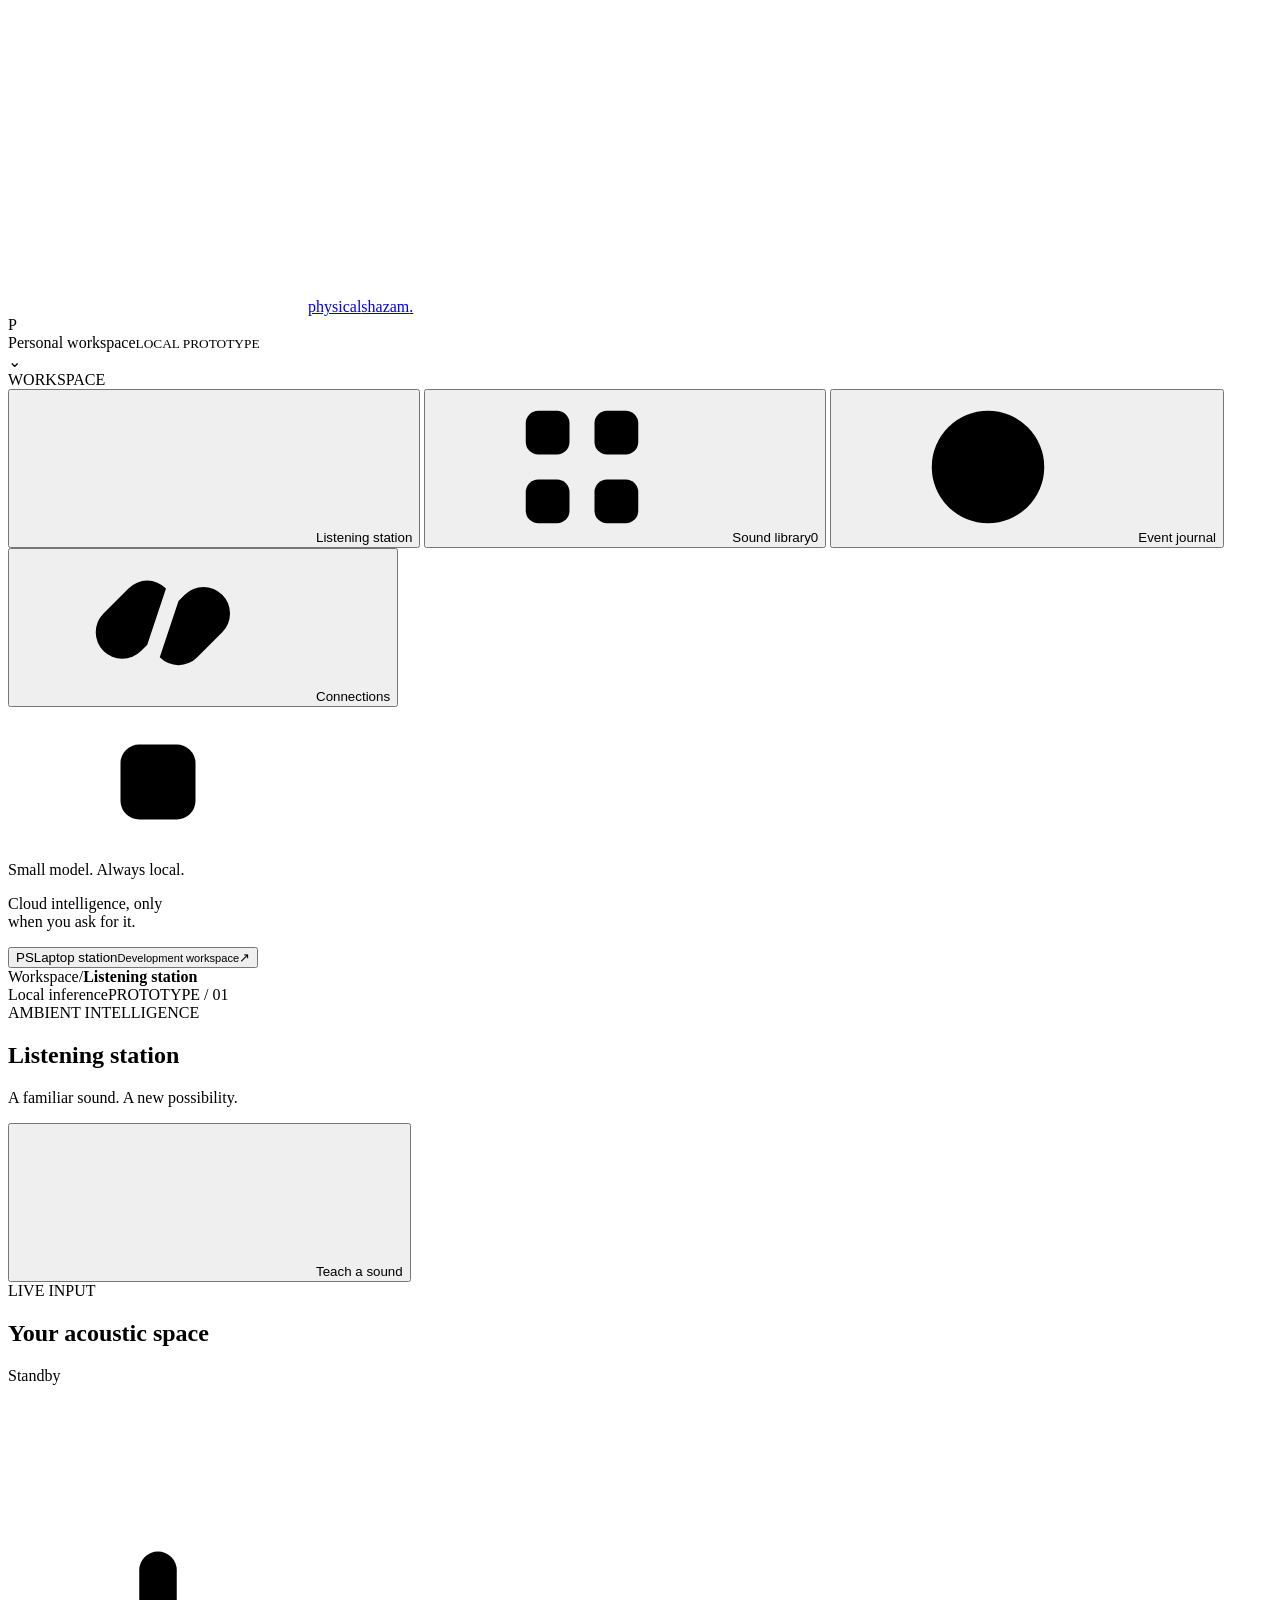
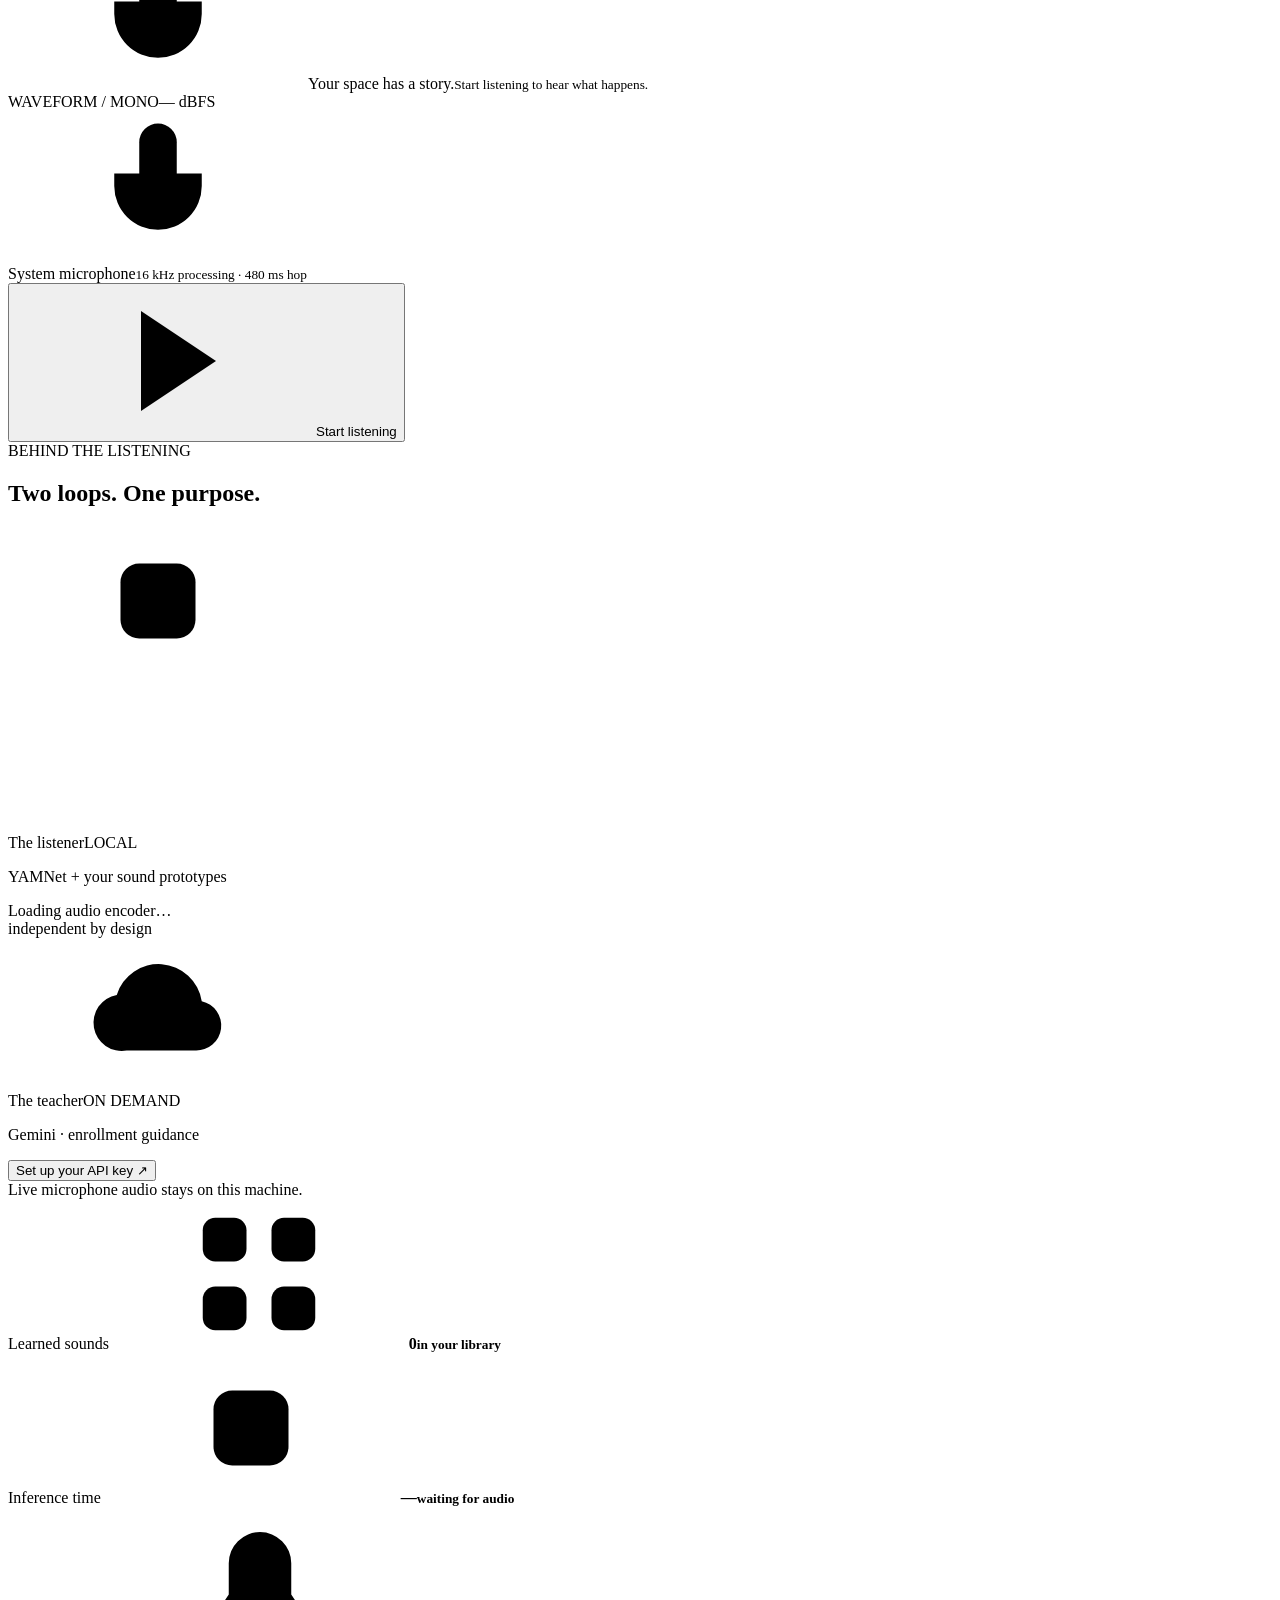
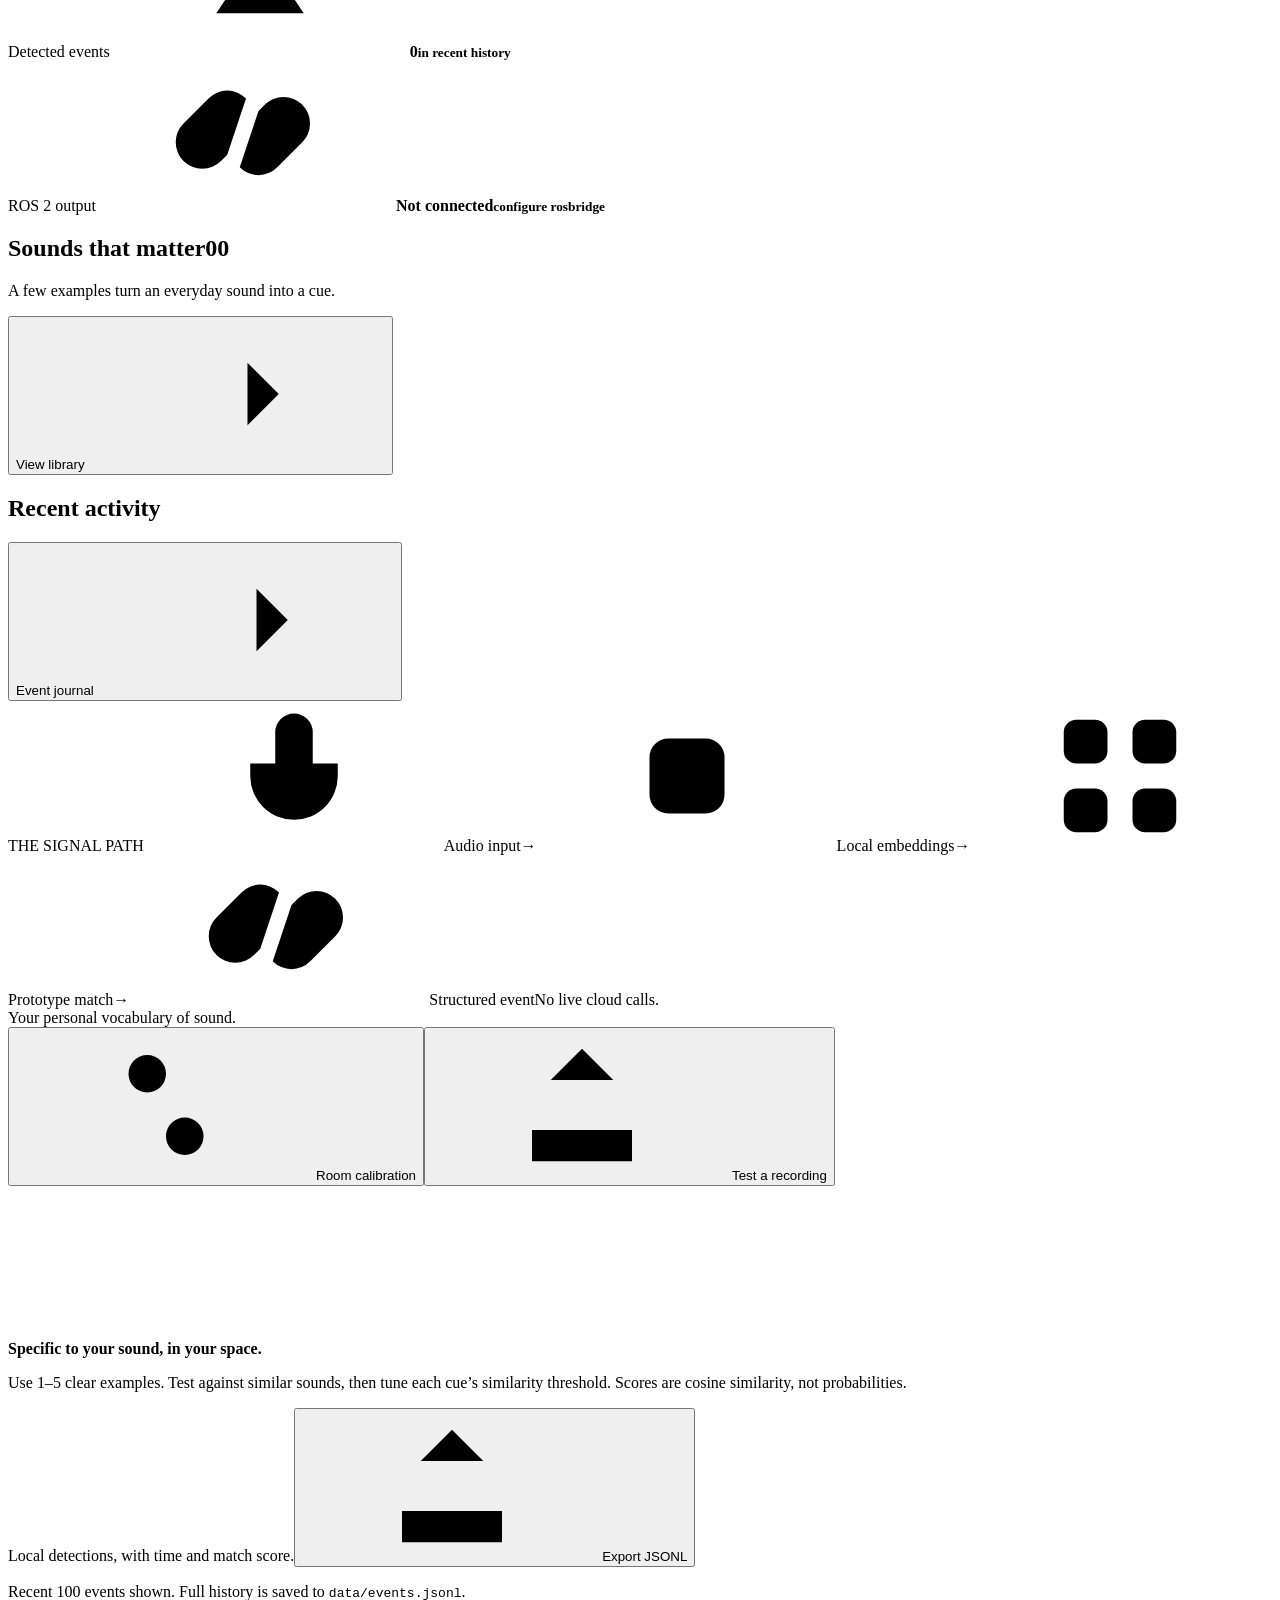
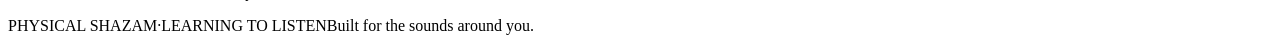
==== src/physical_shazam/static/index.html @ 47347c81 "Build local sound detection prototype with Gemini and ROS bridge" ====
<!doctype html>
<html lang="en">
  <head>
    <meta charset="utf-8" />
    <meta name="viewport" content="width=device-width, initial-scale=1" />
    <meta name="theme-color" content="#101310" />
    <title>Physical Shazam · Listening station</title>
    <link rel="stylesheet" href="/static/style.css" />
    <script type="module" src="/static/app.js"></script>
  </head>
  <body>
    <svg class="svg-defs" xmlns="http://www.w3.org/2000/svg">
      <defs>
        <symbol id="i-wave" viewBox="0 0 24 24">
          <path d="M3 10v4m4-7v10m5-14v18m5-14v10m4-7v4" />
        </symbol>
        <symbol id="i-grid" viewBox="0 0 24 24">
          <rect x="3" y="3" width="7" height="7" rx="2" />
          <rect x="14" y="3" width="7" height="7" rx="2" />
          <rect x="3" y="14" width="7" height="7" rx="2" />
          <rect x="14" y="14" width="7" height="7" rx="2" />
        </symbol>
        <symbol id="i-clock" viewBox="0 0 24 24">
          <circle cx="12" cy="12" r="9" />
          <path d="M12 7v5l3 2" />
        </symbol>
        <symbol id="i-link" viewBox="0 0 24 24">
          <path
            d="m10 14 4-4m-6 6-1 1a4.2 4.2 0 0 1-6-6l4-4a4.2 4.2 0 0 1 6 0m2 2 1-1a4.2 4.2 0 0 1 6 6l-4 4a4.2 4.2 0 0 1-6 0"
            transform="translate(1 -1)"
          />
        </symbol>
        <symbol id="i-plus" viewBox="0 0 24 24">
          <path d="M12 5v14M5 12h14" />
        </symbol>
        <symbol id="i-arrow" viewBox="0 0 24 24">
          <path d="M5 12h14m-5-5 5 5-5 5" />
        </symbol>
        <symbol id="i-mic" viewBox="0 0 24 24">
          <rect x="9" y="2" width="6" height="13" rx="3" />
          <path d="M5 10v2a7 7 0 0 0 14 0v-2M12 19v3m-4 0h8" />
        </symbol>
        <symbol id="i-chip" viewBox="0 0 24 24">
          <rect x="6" y="6" width="12" height="12" rx="3" />
          <path d="M9 1v5m6-5v5M9 18v5m6-5v5M1 9h5m-5 6h5M18 9h5m-5 6h5" />
          <path d="M10 10h4v4h-4z" />
        </symbol>
        <symbol id="i-cloud" viewBox="0 0 24 24">
          <path
            d="M7 18h11a4 4 0 0 0 1-7.9 7 7 0 0 0-13.6-1A4.5 4.5 0 0 0 7 18Z"
          />
        </symbol>
        <symbol id="i-bell" viewBox="0 0 24 24">
          <path d="M5 17h14l-2-3V9a5 5 0 0 0-10 0v5zm5 4h4M12 2v2" />
        </symbol>
        <symbol id="i-upload" viewBox="0 0 24 24">
          <path d="M12 16V3m-5 5 5-5 5 5M4 16v5h16v-5" />
        </symbol>
        <symbol id="i-check" viewBox="0 0 24 24">
          <path d="m5 12 4 4L19 6" />
        </symbol>
        <symbol id="i-close" viewBox="0 0 24 24">
          <path d="m6 6 12 12M6 18 18 6" />
        </symbol>
        <symbol id="i-sliders" viewBox="0 0 24 24">
          <path d="M4 7h16M4 17h16" />
          <circle cx="9" cy="7" r="3" />
          <circle cx="15" cy="17" r="3" />
        </symbol>
        <symbol id="i-play" viewBox="0 0 24 24">
          <path d="m8 4 12 8-12 8Z" />
        </symbol>
      </defs>
    </svg>
    <aside class="sidebar">
      <a class="brand" href="/" aria-label="Physical Shazam home"
        ><span class="brand-mark"
          ><svg><use href="#i-wave" /></svg></span
        ><span
          >physical<span class="brand-second"
            >shazam<span class="brand-dot">.</span></span
          ></span
        ></a
      >
      <div class="workspace">
        <span class="workspace-icon">P</span>
        <div>Personal workspace<small>LOCAL PROTOTYPE</small></div>
        <span class="workspace-chevron">⌄</span>
      </div>
      <div class="nav-label">WORKSPACE</div>
      <nav aria-label="Main navigation">
        <button class="nav-item active" data-page="station">
          <svg><use href="#i-wave" /></svg>Listening station<span
            class="nav-dot"
          ></span>
        </button>
        <button class="nav-item" data-page="library">
          <svg><use href="#i-grid" /></svg>Sound library<span
            class="nav-count"
            id="nav-count"
            >0</span
          >
        </button>
        <button class="nav-item" data-page="journal">
          <svg><use href="#i-clock" /></svg>Event journal
        </button>
        <button class="nav-item" id="connections-nav">
          <svg><use href="#i-link" /></svg>Connections
        </button>
      </nav>
      <div class="sidebar-bottom">
        <div class="local-note">
          <svg><use href="#i-chip" /></svg>
          <div>
            Small model. Always local.
            <p>Cloud intelligence, only<br />when you ask for it.</p>
          </div>
        </div>
        <button class="station-id" id="about-button">
          <span class="avatar">PS</span
          ><span>Laptop station<small>Development workspace</small></span
          ><span>↗</span>
        </button>
      </div>
    </aside>
    <div class="app-shell">
      <header class="topbar">
        <div class="breadcrumb">
          Workspace<span>/</span
          ><strong id="breadcrumb-current">Listening station</strong>
        </div>
        <div class="topbar-right">
          <span class="local-badge"><i></i> Local inference</span
          ><span class="version">PROTOTYPE / 01</span>
        </div>
      </header>
      <main>
        <section class="page-heading">
          <div>
            <div class="eyebrow">
              <span class="tiny-line"></span> AMBIENT INTELLIGENCE
            </div>
            <h1 id="page-title">Listening station</h1>
            <p id="page-description">A familiar sound. A new possibility.</p>
          </div>
          <button class="button primary teach-button">
            <svg><use href="#i-plus" /></svg>Teach a sound
          </button>
        </section>
        <div id="notice" class="notice hidden" role="status"></div>

        <section id="station-page" class="page-content">
          <div class="station-grid">
            <section class="panel monitor-panel">
              <div class="panel-heading">
                <div>
                  <span class="overline">LIVE INPUT</span>
                  <h2>Your acoustic space</h2>
                </div>
                <span class="status-pill" id="listen-status"
                  ><i></i>Standby</span
                >
              </div>
              <div class="waveform-wrap">
                <div class="waveform-grid"></div>
                <canvas
                  id="waveform"
                  aria-label="Live microphone waveform"
                ></canvas>
                <div class="waveform-idle" id="waveform-idle">
                  <span class="mic-orbit"
                    ><svg><use href="#i-mic" /></svg></span
                  ><span
                    >Your space has a story.<small
                      >Start listening to hear what happens.</small
                    ></span
                  >
                </div>
                <div class="waveform-label">
                  <span>WAVEFORM / MONO</span
                  ><span id="input-level">— dBFS</span>
                </div>
              </div>
              <div class="monitor-footer">
                <div class="source-label">
                  <span class="source-icon"
                    ><svg><use href="#i-mic" /></svg
                  ></span>
                  <div id="mic-name">
                    System microphone<small
                      >16 kHz processing · 480 ms hop</small
                    >
                  </div>
                </div>
                <button class="button primary" id="listen-button">
                  <svg><use href="#i-play" /></svg><span>Start listening</span>
                </button>
              </div>
            </section>
            <section class="panel engine-panel">
              <div class="panel-heading">
                <div>
                  <span class="overline">BEHIND THE LISTENING</span>
                  <h2>Two loops. One purpose.</h2>
                </div>
                <svg class="muted-icon"><use href="#i-chip" /></svg>
              </div>
              <div class="engine-item">
                <div class="engine-icon mint">
                  <svg><use href="#i-wave" /></svg>
                </div>
                <div>
                  <div class="engine-title">
                    The listener<span class="tag">LOCAL</span>
                  </div>
                  <p>YAMNet + your sound prototypes</p>
                  <span class="engine-state" id="model-state"
                    ><i></i>Loading audio encoder…</span
                  >
                </div>
              </div>
              <div class="engine-divider">
                <span></span>independent by design<span></span>
              </div>
              <div class="engine-item">
                <div class="engine-icon lavender">
                  <svg><use href="#i-cloud" /></svg>
                </div>
                <div>
                  <div class="engine-title">
                    The teacher<span class="tag">ON DEMAND</span>
                  </div>
                  <p>Gemini · enrollment guidance</p>
                  <button class="inline-link" id="teacher-state">
                    Set up your API key ↗
                  </button>
                </div>
              </div>
              <div class="engine-foot">
                <i></i>Live microphone audio stays on this machine.
              </div>
            </section>
          </div>
          <section class="metrics" aria-label="Station metrics">
            <div class="metric">
              <span
                >Learned sounds<svg><use href="#i-grid" /></svg></span
              ><strong id="metric-cues">0<small>in your library</small></strong>
            </div>
            <div class="metric">
              <span
                >Inference time<svg><use href="#i-chip" /></svg></span
              ><strong id="metric-latency"
                >—<small>waiting for audio</small></strong
              >
            </div>
            <div class="metric">
              <span
                >Detected events<svg><use href="#i-bell" /></svg></span
              ><strong id="metric-events"
                >0<small>in recent history</small></strong
              >
            </div>
            <div class="metric">
              <span
                >ROS 2 output<svg><use href="#i-link" /></svg></span
              ><strong class="metric-text" id="metric-ros"
                >Not connected<small>configure rosbridge</small></strong
              >
            </div>
          </section>
          <div class="section-heading">
            <div>
              <h2>Sounds that matter<span id="cue-count">00</span></h2>
              <p>A few examples turn an everyday sound into a cue.</p>
            </div>
            <button class="text-button" data-open-page="library">
              View library<svg><use href="#i-arrow" /></svg>
            </button>
          </div>
          <div id="station-cues" class="cue-grid"></div>
          <div class="section-heading event-heading">
            <div>
              <h2>Recent activity<span class="live-dot"></span></h2>
            </div>
            <button class="text-button" data-open-page="journal">
              Event journal<svg><use href="#i-arrow" /></svg>
            </button>
          </div>
          <div id="recent-events" class="panel events-panel"></div>
          <div class="signal-path">
            <span class="signal-label">THE SIGNAL PATH</span
            ><span
              ><svg><use href="#i-mic" /></svg>Audio input</span
            ><b>→</b
            ><span
              ><svg><use href="#i-chip" /></svg>Local embeddings</span
            ><b>→</b
            ><span
              ><svg><use href="#i-grid" /></svg>Prototype match</span
            ><b>→</b
            ><span
              ><svg><use href="#i-link" /></svg>Structured event</span
            ><span class="signal-end">No live cloud calls.</span>
          </div>
        </section>

        <section id="library-page" class="page-content hidden">
          <div class="library-toolbar">
            <span id="library-summary">Your personal vocabulary of sound.</span>
            <div>
              <button class="button secondary" id="calibrate-button">
                <svg><use href="#i-sliders" /></svg>Room calibration</button
              ><button class="button secondary" id="test-recording-button">
                <svg><use href="#i-upload" /></svg>Test a recording
              </button>
            </div>
          </div>
          <div class="notice hidden" id="test-result" role="status"></div>
          <div id="library-cues" class="cue-grid"></div>
          <div class="info-panel">
            <svg><use href="#i-wave" /></svg>
            <div>
              <strong>Specific to your sound, in your space.</strong>
              <p>
                Use 1–5 clear examples. Test against similar sounds, then tune
                each cue’s similarity threshold. Scores are cosine similarity,
                not probabilities.
              </p>
            </div>
          </div>
        </section>
        <section id="journal-page" class="page-content hidden">
          <div class="library-toolbar">
            <span>Local detections, with time and match score.</span
            ><button class="button secondary" id="export-events">
              <svg><use href="#i-upload" /></svg>Export JSONL
            </button>
          </div>
          <div id="journal-events" class="panel events-panel"></div>
          <p class="footnote">
            Recent 100 events shown. Full history is saved to
            <code>data/events.jsonl</code>.
          </p>
        </section>
        <footer>
          <span
            >PHYSICAL SHAZAM<span class="footer-dot">·</span>LEARNING TO
            LISTEN</span
          ><span>Built for the sounds around you.</span>
        </footer>
      </main>
    </div>

    <dialog id="enroll-dialog">
      <form id="enroll-form">
        <div class="dialog-top">
          <span class="eyebrow">GROW YOUR SOUND LIBRARY</span
          ><button
            type="button"
            class="icon-button"
            data-close="enroll-dialog"
            aria-label="Close enrollment"
          >
            <svg><use href="#i-close" /></svg>
          </button>
        </div>
        <h2>Teach a sound.</h2>
        <p class="dialog-subtitle">
          A doorbell. A kettle. That unmistakable little beep.
        </p>
        <div class="steps">
          <span class="active">01 <b>Capture</b></span
          ><span>02 <b>Understand</b></span
          ><span>03 <b>Listen</b></span>
        </div>
        <label class="field-label" for="cue-name">What should we call it?</label
        ><input
          id="cue-name"
          placeholder="e.g. Front door chime"
          maxlength="80"
          required
          autocomplete="off"
        />
        <div class="capture-heading">
          <span class="field-label"
            >Sound examples <span id="example-count">0 / 5</span></span
          ><span>1–5 clips · 1–30 seconds each</span>
        </div>
        <div id="example-list"></div>
        <div class="capture-area" id="drop-area">
          <svg><use href="#i-wave" /></svg
          ><strong id="capture-label">Let’s hear your sound.</strong>
          <p id="capture-description">
            Record a clear example, or drop in an audio file.
          </p>
          <div>
            <button type="button" class="button secondary" id="record-button">
              <svg><use href="#i-mic" /></svg>Record 4 seconds</button
            ><button type="button" class="button subtle" id="upload-button">
              <svg><use href="#i-upload" /></svg>Upload audio
            </button>
          </div>
        </div>
        <section class="teacher-card">
          <div class="teacher-card-heading">
            <span class="engine-icon lavender small"
              ><svg><use href="#i-cloud" /></svg
            ></span>
            <div>
              <strong>A second set of ears</strong>
              <p>Gemini can describe the cue and flag similar sounds.</p>
            </div>
          </div>
          <div id="teacher-result" class="hidden"></div>
          <button type="button" id="ask-teacher" class="button secondary">
            Ask Gemini<svg><use href="#i-arrow" /></svg></button
          ><small
            >Only these examples are sent to Google when you ask. Optional for
            local enrollment.</small
          >
        </section>
        <p class="form-error hidden" id="enroll-error" role="alert"></p>
        <div class="dialog-footer">
          <span id="enroll-hint">Your sound stays in your local library.</span
          ><button class="button primary" id="save-cue" type="submit">
            Add to library<svg><use href="#i-arrow" /></svg>
          </button>
        </div>
      </form>
    </dialog>

    <dialog id="connections-dialog">
      <div class="dialog-top">
        <span class="eyebrow">CONNECTED WHEN IT COUNTS</span
        ><button
          class="icon-button"
          data-close="connections-dialog"
          aria-label="Close connections"
        >
          <svg><use href="#i-close" /></svg>
        </button>
      </div>
      <h2>Connections</h2>
      <p class="dialog-subtitle">Cloud guidance in. Structured events out.</p>
      <div class="connection-section">
        <div class="connection-title">
          <span class="engine-icon lavender"
            ><svg><use href="#i-cloud" /></svg
          ></span>
          <div>
            <h3>Gemini audio teacher</h3>
            <p id="gemini-config-status">Checking configuration…</p>
          </div>
        </div>
        <p>
          Add your key to <code>.env</code> in the project directory. It stays
          on the Python server and is never sent to this browser.
        </p>
        <pre>
GEMINI_API_KEY=your-key-here
GEMINI_MODEL=gemini-2.5-flash</pre
        >
        <small>Save the file, then reopen this panel. No restart needed.</small>
      </div>
      <form id="ros-form" class="connection-section">
        <div class="connection-title">
          <span class="engine-icon mint"
            ><svg><use href="#i-link" /></svg
          ></span>
          <div>
            <h3>ROS 2 · rosbridge</h3>
            <p id="ros-config-status">Disabled</p>
          </div>
          <label class="switch"
            ><input id="ros-enabled" type="checkbox" /><span></span
            ><span class="sr-only">Enable ROS publishing</span></label
          >
        </div>
        <label class="field-label" for="ros-url">Bridge WebSocket address</label
        ><input id="ros-url" placeholder="ws://localhost:9090" required /><label
          class="field-label"
          for="ros-topic"
          >Event topic</label
        ><input id="ros-topic" value="/physical_shazam/events" required /><small
          >Publishes event JSON as <code>std_msgs/msg/String</code>. No offline
          replay.</small
        >
        <div class="bridge-help">
          <strong>No robot connected yet?</strong>
          <p>Run the local protocol sink in another terminal:</p>
          <code>uv run python -m physical_shazam.mock_bridge</code>
          <p>This tests message transport; it does not run a ROS graph.</p>
        </div>
        <p id="ros-error" class="form-error hidden" role="alert"></p>
        <div class="connection-actions">
          <button type="button" class="button secondary" id="test-ros">
            Send test event</button
          ><button type="submit" class="button primary">Save connection</button>
        </div>
      </form>
    </dialog>

    <dialog id="cue-dialog">
      <div class="dialog-top">
        <span class="eyebrow">FINE-TUNE THE LISTENER</span
        ><button
          class="icon-button"
          data-close="cue-dialog"
          aria-label="Close cue settings"
        >
          <svg><use href="#i-close" /></svg>
        </button>
      </div>
      <form id="cue-settings-form">
        <h2>Cue settings</h2>
        <label class="field-label" for="edit-name">Sound name</label
        ><input id="edit-name" required maxlength="80" /><label
          class="field-label"
          for="edit-threshold"
          >Similarity threshold
          <output id="edit-threshold-output">0.82</output></label
        ><input
          id="edit-threshold"
          type="range"
          min="0.1"
          max="0.99"
          step="0.01"
        />
        <p class="help-text">
          Higher values are stricter. Lower values may catch quieter cues and
          more false matches.
        </p>
        <div class="form-row">
          <div>
            <label class="field-label" for="edit-hits"
              >Consecutive matching frames</label
            ><input id="edit-hits" type="number" min="1" max="5" required />
          </div>
          <div>
            <label class="field-label" for="edit-cooldown"
              >Cooldown (seconds)</label
            ><input
              id="edit-cooldown"
              type="number"
              min="0"
              max="60"
              step="0.5"
              required
            />
          </div>
        </div>
        <div id="saved-teacher" class="saved-teacher hidden"></div>
        <p class="form-error hidden" id="cue-error" role="alert"></p>
        <div class="dialog-footer">
          <button type="button" class="text-button danger" id="delete-cue">
            Delete sound</button
          ><button class="button primary" type="submit">Save changes</button>
        </div>
      </form>
    </dialog>

    <dialog id="calibrate-dialog">
      <div class="dialog-top">
        <span class="eyebrow">GET TO KNOW THE ROOM</span
        ><button
          class="icon-button"
          data-close="calibrate-dialog"
          aria-label="Close calibration"
        >
          <svg><use href="#i-close" /></svg>
        </button>
      </div>
      <h2>A moment of quiet.</h2>
      <p class="dialog-subtitle">
        Record 5 seconds of ordinary room noise without your target sounds.
        Matches must then beat this background prototype by 0.05.
      </p>
      <div class="calibration-visual">
        <svg><use href="#i-wave" /></svg>
      </div>
      <p id="calibration-status" class="help-text">
        Keep the microphone where you’ll usually listen.
      </p>
      <div class="dialog-footer">
        <button class="text-button" id="reset-background">
          Clear calibration</button
        ><button class="button primary" id="record-background">
          <svg><use href="#i-mic" /></svg>Record room tone
        </button>
      </div>
    </dialog>
    <input
      id="audio-file"
      type="file"
      accept="audio/wav,audio/x-wav,audio/flac,audio/ogg,.wav,.flac,.ogg"
      multiple
      hidden
    /><input
      id="test-file"
      type="file"
      accept="audio/wav,audio/x-wav,audio/flac,audio/ogg,.wav,.flac,.ogg"
      hidden
    />
    <div id="toast" class="toast hidden" role="status"></div>
  </body>
</html>
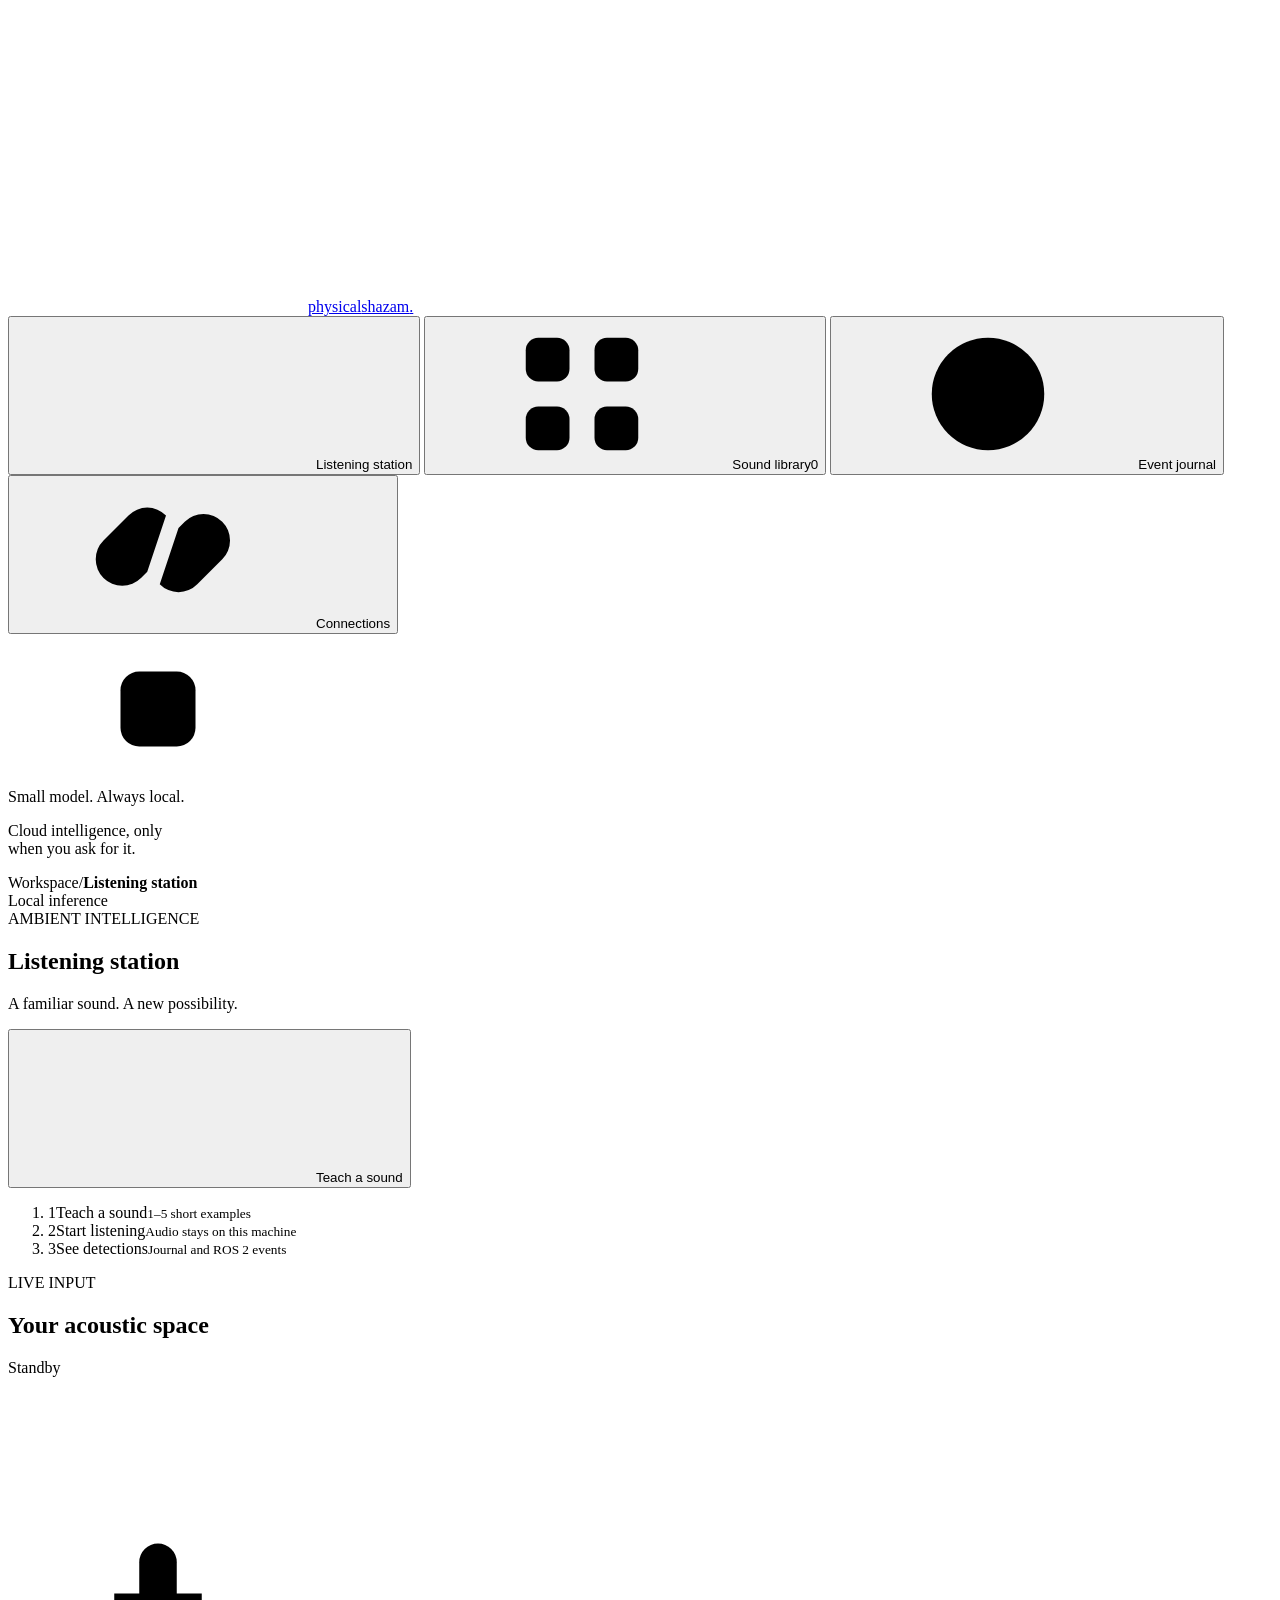
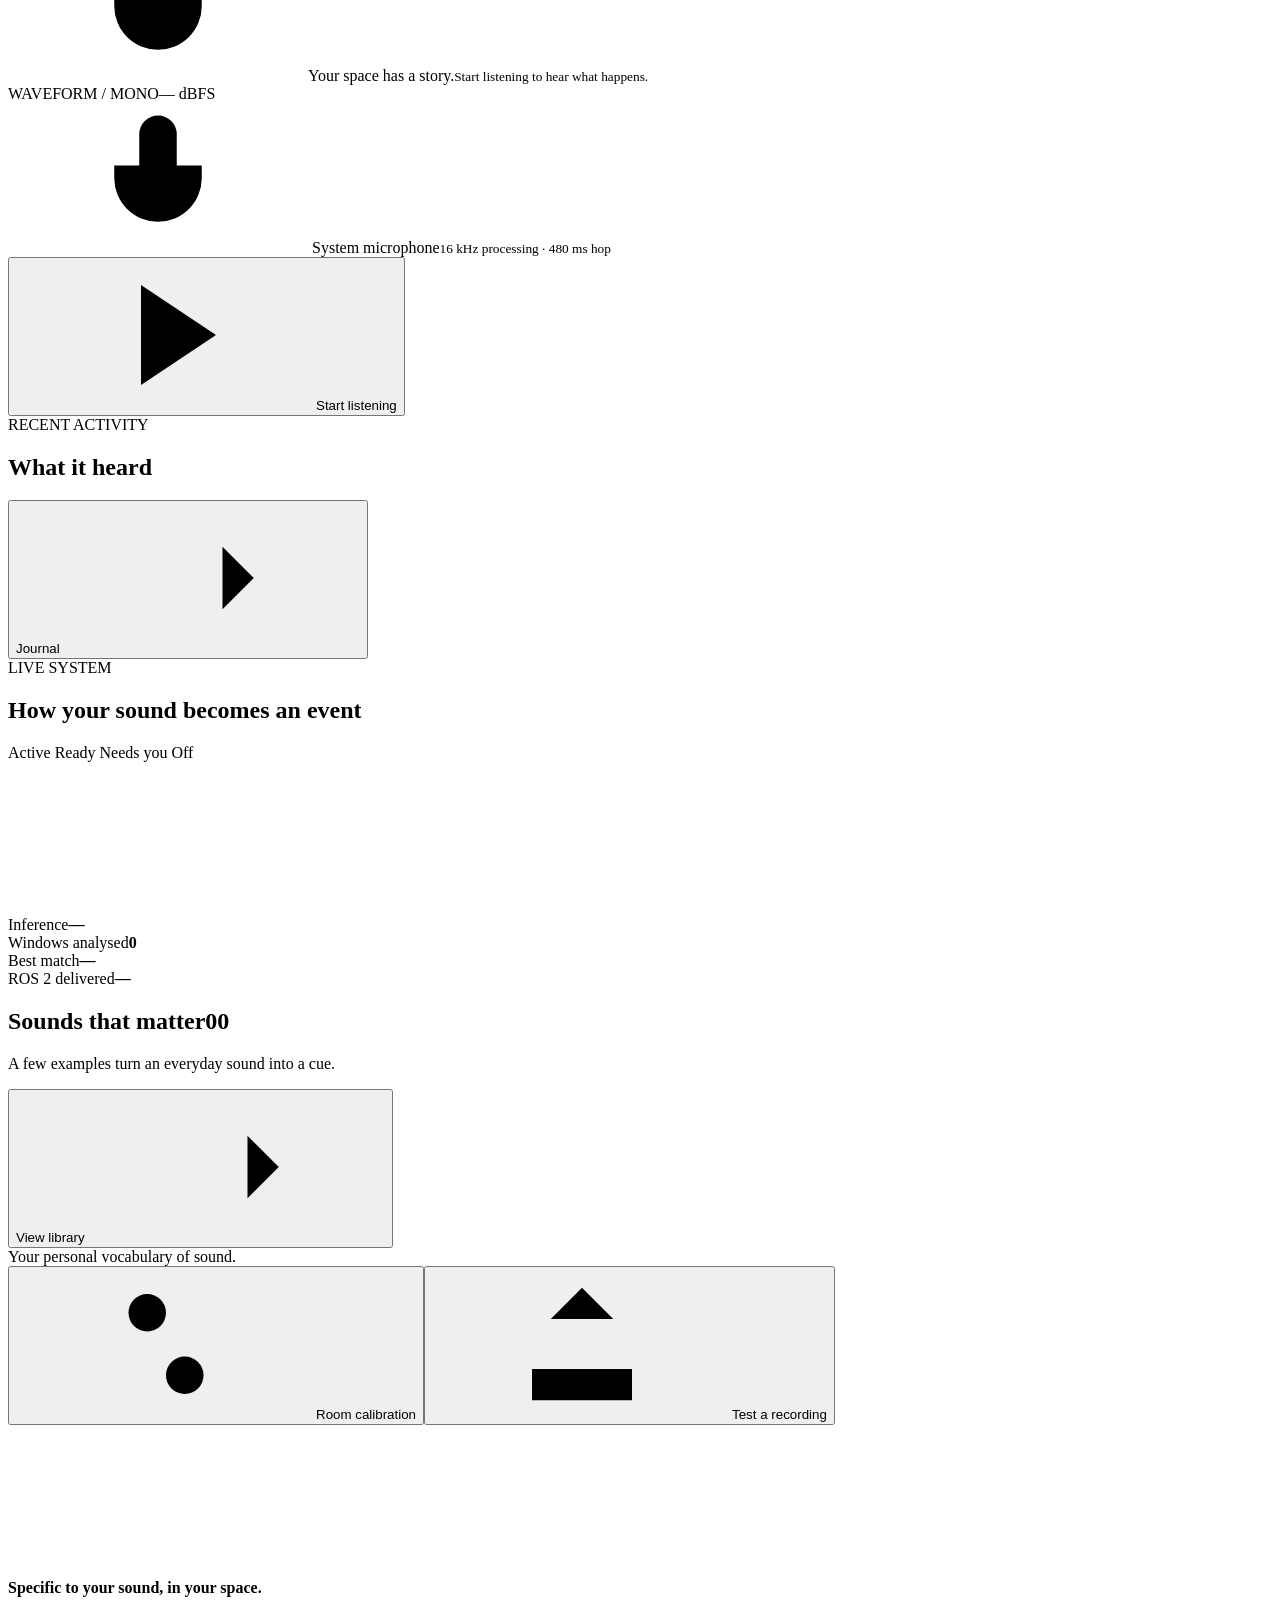
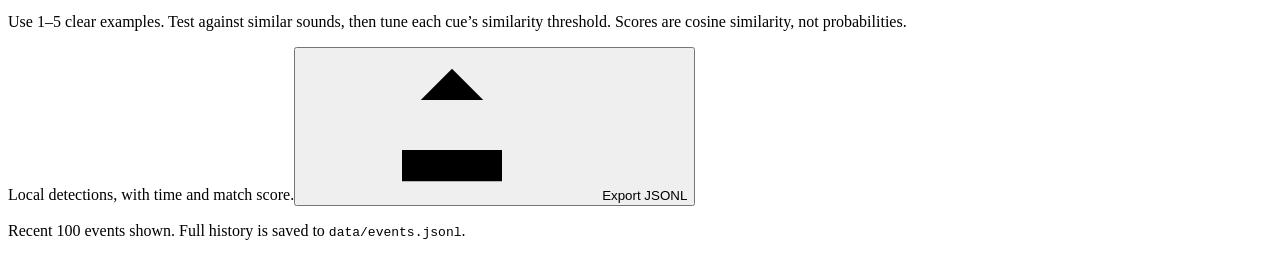
==== commit 4e45df68: "feat(ui): simpler station with live animated system diagram; default to gemini-3.8-flash Co-Authored" ====
--- a/src/physical_shazam/static/index.html
+++ b/src/physical_shazam/static/index.html
@@ -82,12 +82,6 @@
           ></span
         ></a
       >
-      <div class="workspace">
-        <span class="workspace-icon">P</span>
-        <div>Personal workspace<small>LOCAL PROTOTYPE</small></div>
-        <span class="workspace-chevron">⌄</span>
-      </div>
-      <div class="nav-label">WORKSPACE</div>
       <nav aria-label="Main navigation">
         <button class="nav-item active" data-page="station">
           <svg><use href="#i-wave" /></svg>Listening station<span
@@ -116,11 +110,6 @@
             <p>Cloud intelligence, only<br />when you ask for it.</p>
           </div>
         </div>
-        <button class="station-id" id="about-button">
-          <span class="avatar">PS</span
-          ><span>Laptop station<small>Development workspace</small></span
-          ><span>↗</span>
-        </button>
       </div>
     </aside>
     <div class="app-shell">
@@ -131,7 +120,7 @@
         </div>
         <div class="topbar-right">
           <span class="local-badge"><i></i> Local inference</span
-          ><span class="version">PROTOTYPE / 01</span>
+          >
         </div>
       </header>
       <main>
@@ -150,6 +139,11 @@
         <div id="notice" class="notice hidden" role="status"></div>
 
         <section id="station-page" class="page-content">
+          <ol class="journey" aria-label="How it works">
+            <li id="step-teach"><span>1</span>Teach a sound<small>1–5 short examples</small></li>
+            <li id="step-listen"><span>2</span>Start listening<small>Audio stays on this machine</small></li>
+            <li id="step-detect"><span>3</span>See detections<small>Journal and ROS 2 events</small></li>
+          </ol>
           <div class="station-grid">
             <section class="panel monitor-panel">
               <div class="panel-heading">
@@ -157,116 +151,63 @@
                   <span class="overline">LIVE INPUT</span>
                   <h2>Your acoustic space</h2>
                 </div>
-                <span class="status-pill" id="listen-status"
-                  ><i></i>Standby</span
-                >
+                <span class="status-pill" id="listen-status"><i></i>Standby</span>
               </div>
               <div class="waveform-wrap">
                 <div class="waveform-grid"></div>
-                <canvas
-                  id="waveform"
-                  aria-label="Live microphone waveform"
-                ></canvas>
+                <canvas id="waveform" aria-label="Live microphone waveform"></canvas>
                 <div class="waveform-idle" id="waveform-idle">
-                  <span class="mic-orbit"
-                    ><svg><use href="#i-mic" /></svg></span
-                  ><span
-                    >Your space has a story.<small
-                      >Start listening to hear what happens.</small
-                    ></span
-                  >
+                  <span class="mic-orbit"><svg><use href="#i-mic" /></svg></span
+                  ><span>Your space has a story.<small>Start listening to hear what happens.</small></span>
                 </div>
                 <div class="waveform-label">
-                  <span>WAVEFORM / MONO</span
-                  ><span id="input-level">— dBFS</span>
+                  <span>WAVEFORM / MONO</span><span id="input-level">— dBFS</span>
                 </div>
               </div>
               <div class="monitor-footer">
                 <div class="source-label">
-                  <span class="source-icon"
-                    ><svg><use href="#i-mic" /></svg
-                  ></span>
-                  <div id="mic-name">
-                    System microphone<small
-                      >16 kHz processing · 480 ms hop</small
-                    >
-                  </div>
+                  <span class="source-icon"><svg><use href="#i-mic" /></svg></span>
+                  <span id="mic-name">System microphone<small>16 kHz processing · 480 ms hop</small></span>
                 </div>
                 <button class="button primary" id="listen-button">
                   <svg><use href="#i-play" /></svg><span>Start listening</span>
                 </button>
               </div>
             </section>
-            <section class="panel engine-panel">
+            <section class="panel activity-panel">
               <div class="panel-heading">
                 <div>
-                  <span class="overline">BEHIND THE LISTENING</span>
-                  <h2>Two loops. One purpose.</h2>
+                  <span class="overline">RECENT ACTIVITY</span>
+                  <h2>What it heard</h2>
                 </div>
-                <svg class="muted-icon"><use href="#i-chip" /></svg>
+                <button class="text-button" data-open-page="journal">
+                  Journal<svg><use href="#i-arrow" /></svg>
+                </button>
               </div>
-              <div class="engine-item">
-                <div class="engine-icon mint">
-                  <svg><use href="#i-wave" /></svg>
-                </div>
-                <div>
-                  <div class="engine-title">
-                    The listener<span class="tag">LOCAL</span>
-                  </div>
-                  <p>YAMNet + your sound prototypes</p>
-                  <span class="engine-state" id="model-state"
-                    ><i></i>Loading audio encoder…</span
-                  >
-                </div>
+              <div id="recent-events" class="events-panel compact"></div>
+            </section>
+          </div>
+          <section class="panel system-panel" aria-labelledby="system-title">
+            <div class="panel-heading">
+              <div>
+                <span class="overline">LIVE SYSTEM</span>
+                <h2 id="system-title">How your sound becomes an event</h2>
               </div>
-              <div class="engine-divider">
-                <span></span>independent by design<span></span>
+              <div class="system-legend" aria-hidden="true">
+                <span class="legend active"><i></i>Active</span>
+                <span class="legend ready"><i></i>Ready</span>
+                <span class="legend warn"><i></i>Needs you</span>
+                <span class="legend off"><i></i>Off</span>
               </div>
-              <div class="engine-item">
-                <div class="engine-icon lavender">
-                  <svg><use href="#i-cloud" /></svg>
-                </div>
-                <div>
-                  <div class="engine-title">
-                    The teacher<span class="tag">ON DEMAND</span>
-                  </div>
-                  <p>Gemini · enrollment guidance</p>
-                  <button class="inline-link" id="teacher-state">
-                    Set up your API key ↗
-                  </button>
-                </div>
-              </div>
-              <div class="engine-foot">
-                <i></i>Live microphone audio stays on this machine.
-              </div>
-            </section>
-          </div>
-          <section class="metrics" aria-label="Station metrics">
-            <div class="metric">
-              <span
-                >Learned sounds<svg><use href="#i-grid" /></svg></span
-              ><strong id="metric-cues">0<small>in your library</small></strong>
-            </div>
-            <div class="metric">
-              <span
-                >Inference time<svg><use href="#i-chip" /></svg></span
-              ><strong id="metric-latency"
-                >—<small>waiting for audio</small></strong
-              >
-            </div>
-            <div class="metric">
-              <span
-                >Detected events<svg><use href="#i-bell" /></svg></span
-              ><strong id="metric-events"
-                >0<small>in recent history</small></strong
-              >
-            </div>
-            <div class="metric">
-              <span
-                >ROS 2 output<svg><use href="#i-link" /></svg></span
-              ><strong class="metric-text" id="metric-ros"
-                >Not connected<small>configure rosbridge</small></strong
-              >
+            </div>
+            <div class="system-canvas">
+              <svg id="system-diagram" role="img" aria-label="Live system diagram"></svg>
+            </div>
+            <div class="system-stats" aria-live="polite">
+              <div><span>Inference</span><strong id="stat-latency">—</strong></div>
+              <div><span>Windows analysed</span><strong id="stat-frames">0</strong></div>
+              <div><span>Best match</span><strong id="stat-match">—</strong></div>
+              <div><span>ROS 2 delivered</span><strong id="stat-ros">—</strong></div>
             </div>
           </section>
           <div class="section-heading">
@@ -279,30 +220,6 @@
             </button>
           </div>
           <div id="station-cues" class="cue-grid"></div>
-          <div class="section-heading event-heading">
-            <div>
-              <h2>Recent activity<span class="live-dot"></span></h2>
-            </div>
-            <button class="text-button" data-open-page="journal">
-              Event journal<svg><use href="#i-arrow" /></svg>
-            </button>
-          </div>
-          <div id="recent-events" class="panel events-panel"></div>
-          <div class="signal-path">
-            <span class="signal-label">THE SIGNAL PATH</span
-            ><span
-              ><svg><use href="#i-mic" /></svg>Audio input</span
-            ><b>→</b
-            ><span
-              ><svg><use href="#i-chip" /></svg>Local embeddings</span
-            ><b>→</b
-            ><span
-              ><svg><use href="#i-grid" /></svg>Prototype match</span
-            ><b>→</b
-            ><span
-              ><svg><use href="#i-link" /></svg>Structured event</span
-            ><span class="signal-end">No live cloud calls.</span>
-          </div>
         </section>
 
         <section id="library-page" class="page-content hidden">
@@ -343,12 +260,6 @@
             <code>data/events.jsonl</code>.
           </p>
         </section>
-        <footer>
-          <span
-            >PHYSICAL SHAZAM<span class="footer-dot">·</span>LEARNING TO
-            LISTEN</span
-          ><span>Built for the sounds around you.</span>
-        </footer>
       </main>
     </div>
 
@@ -459,7 +370,7 @@
         </p>
         <pre>
 GEMINI_API_KEY=your-key-here
-GEMINI_MODEL=gemini-2.5-flash</pre
+GEMINI_MODEL=gemini-3.8-flash</pre
         >
         <small>Save the file, then reopen this panel. No restart needed.</small>
       </div>
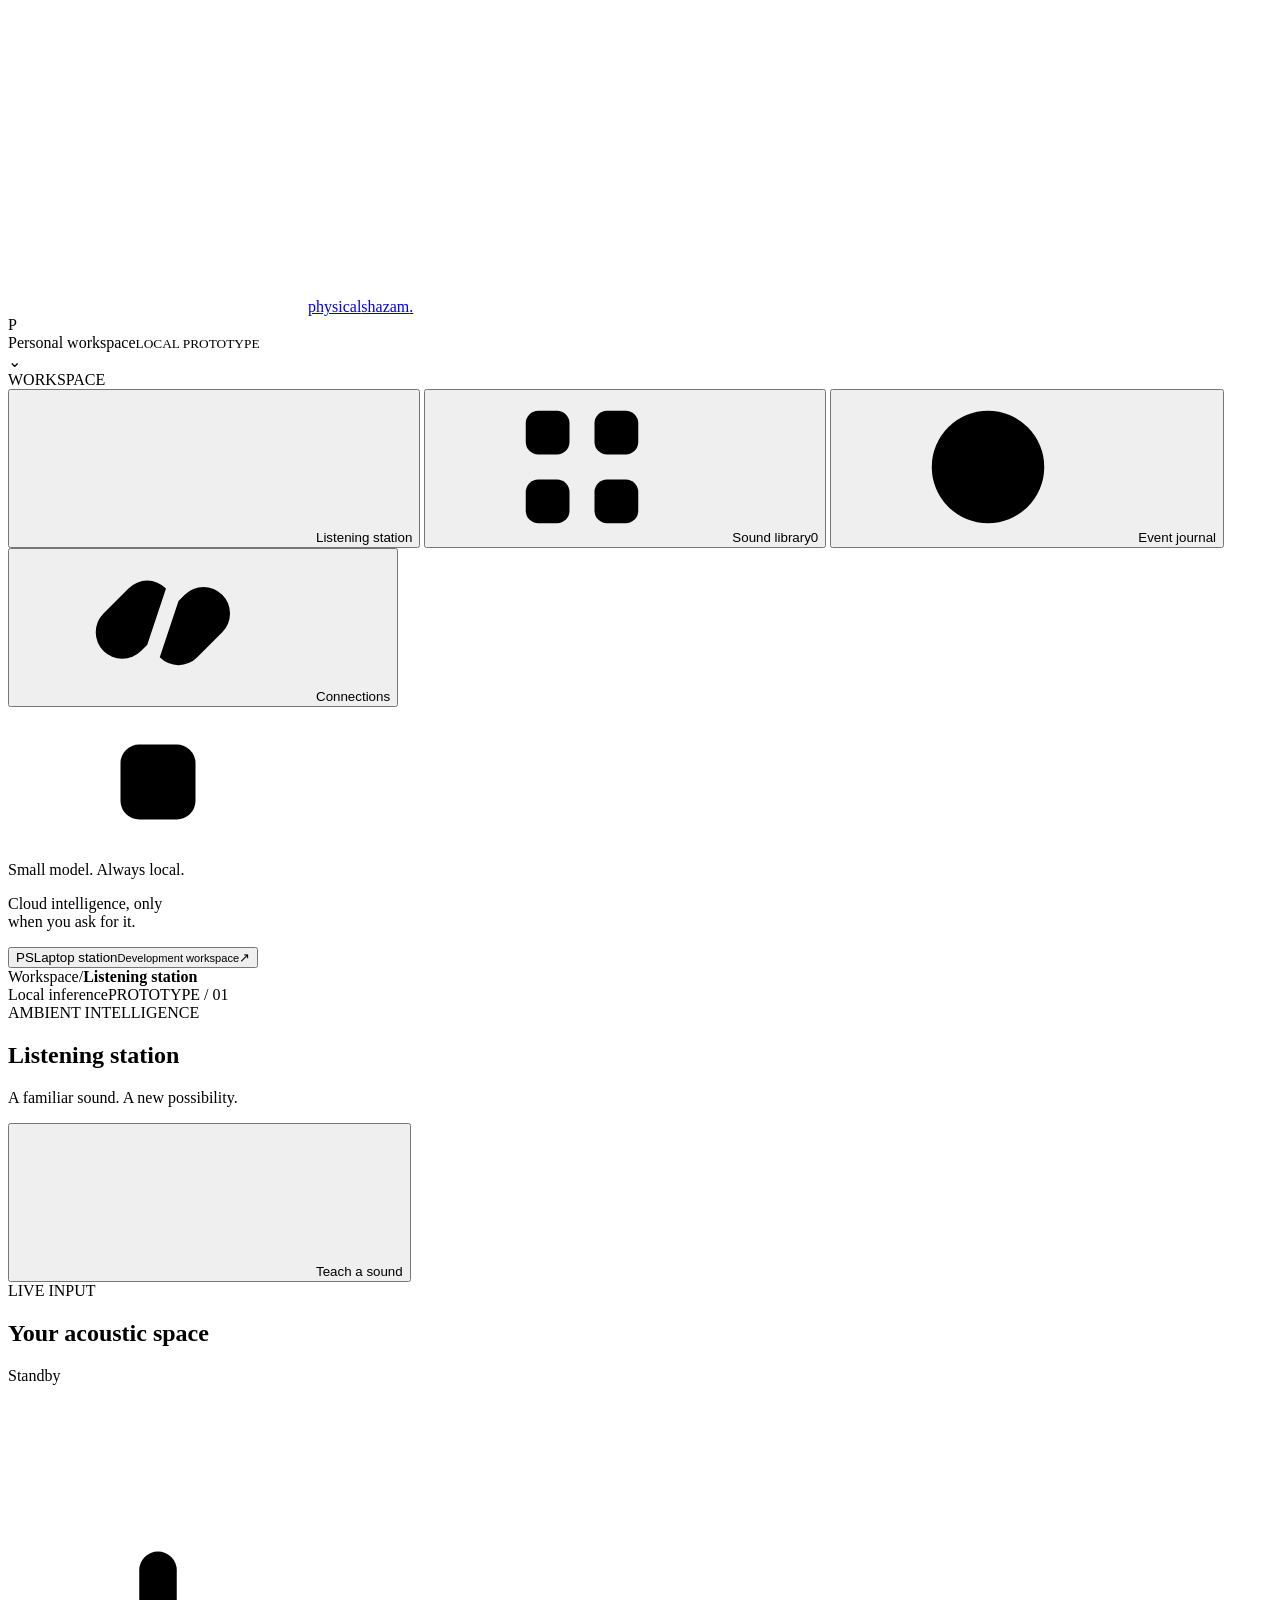
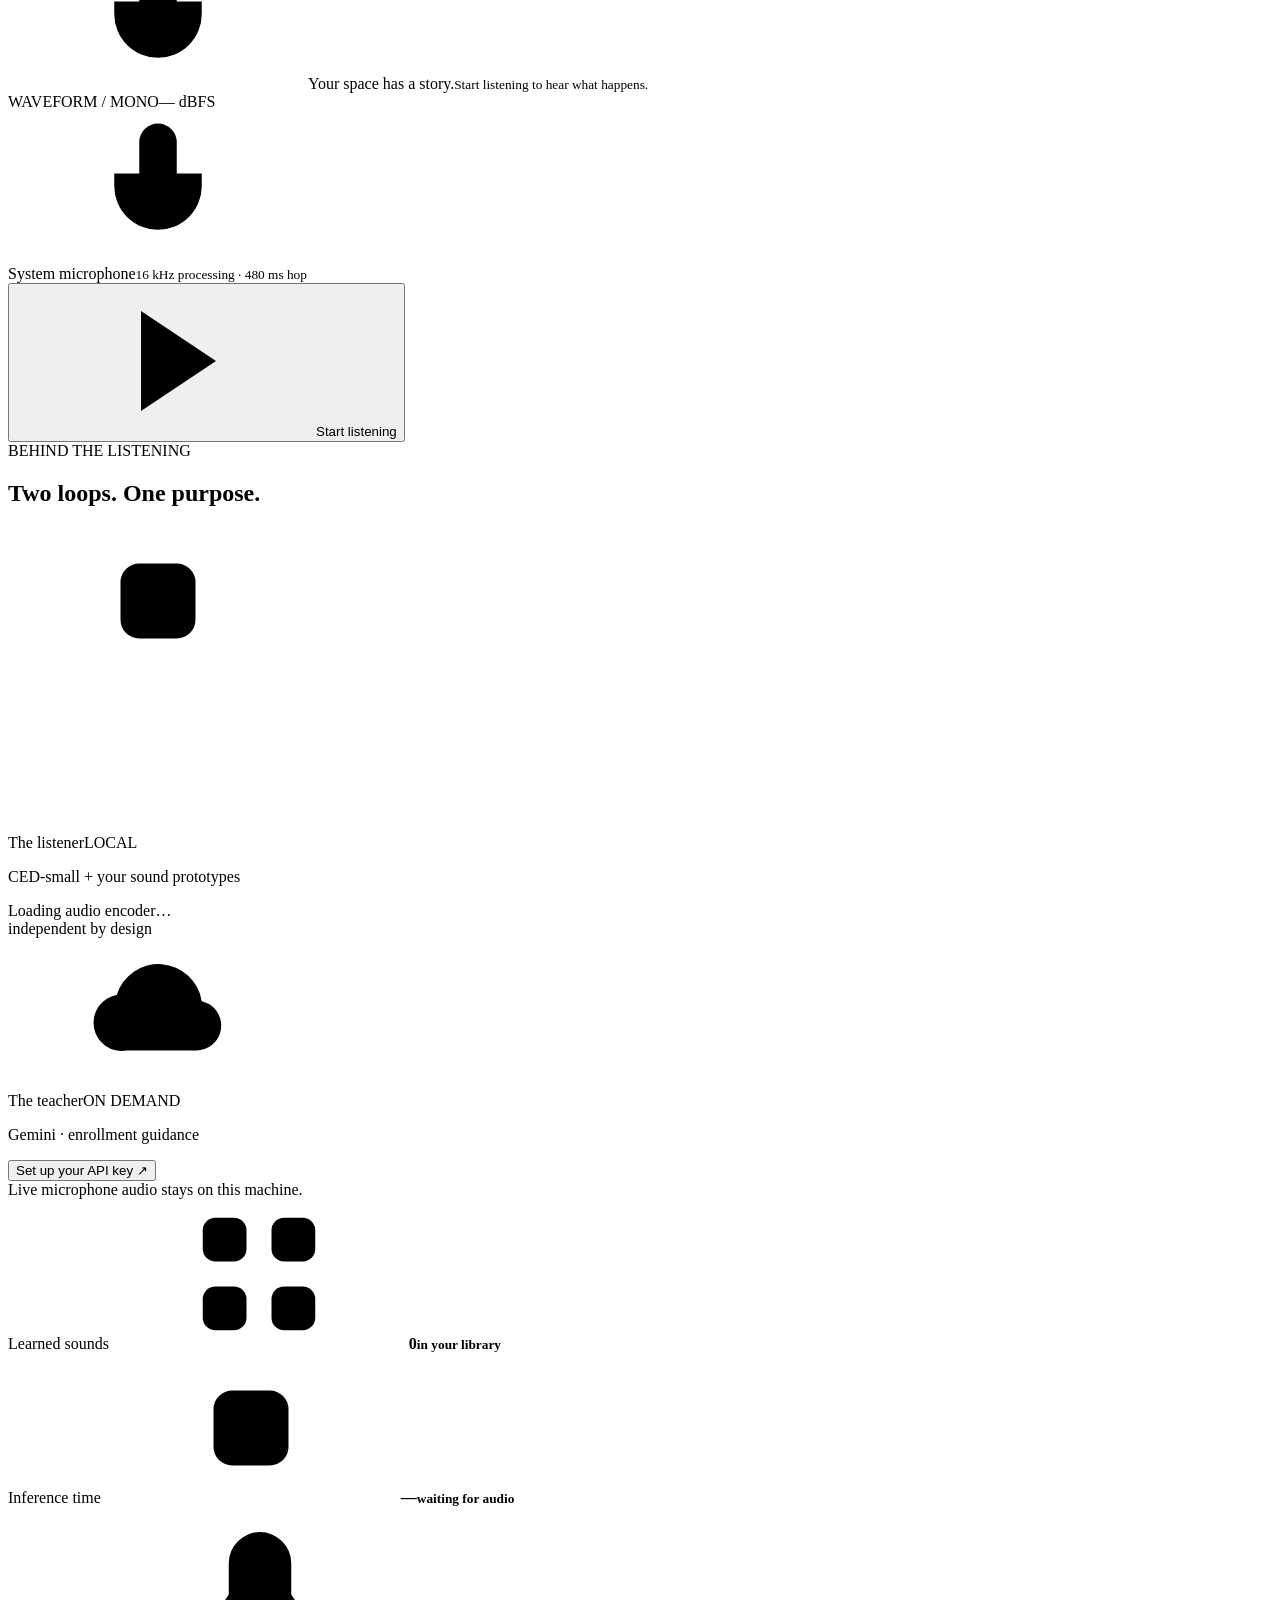
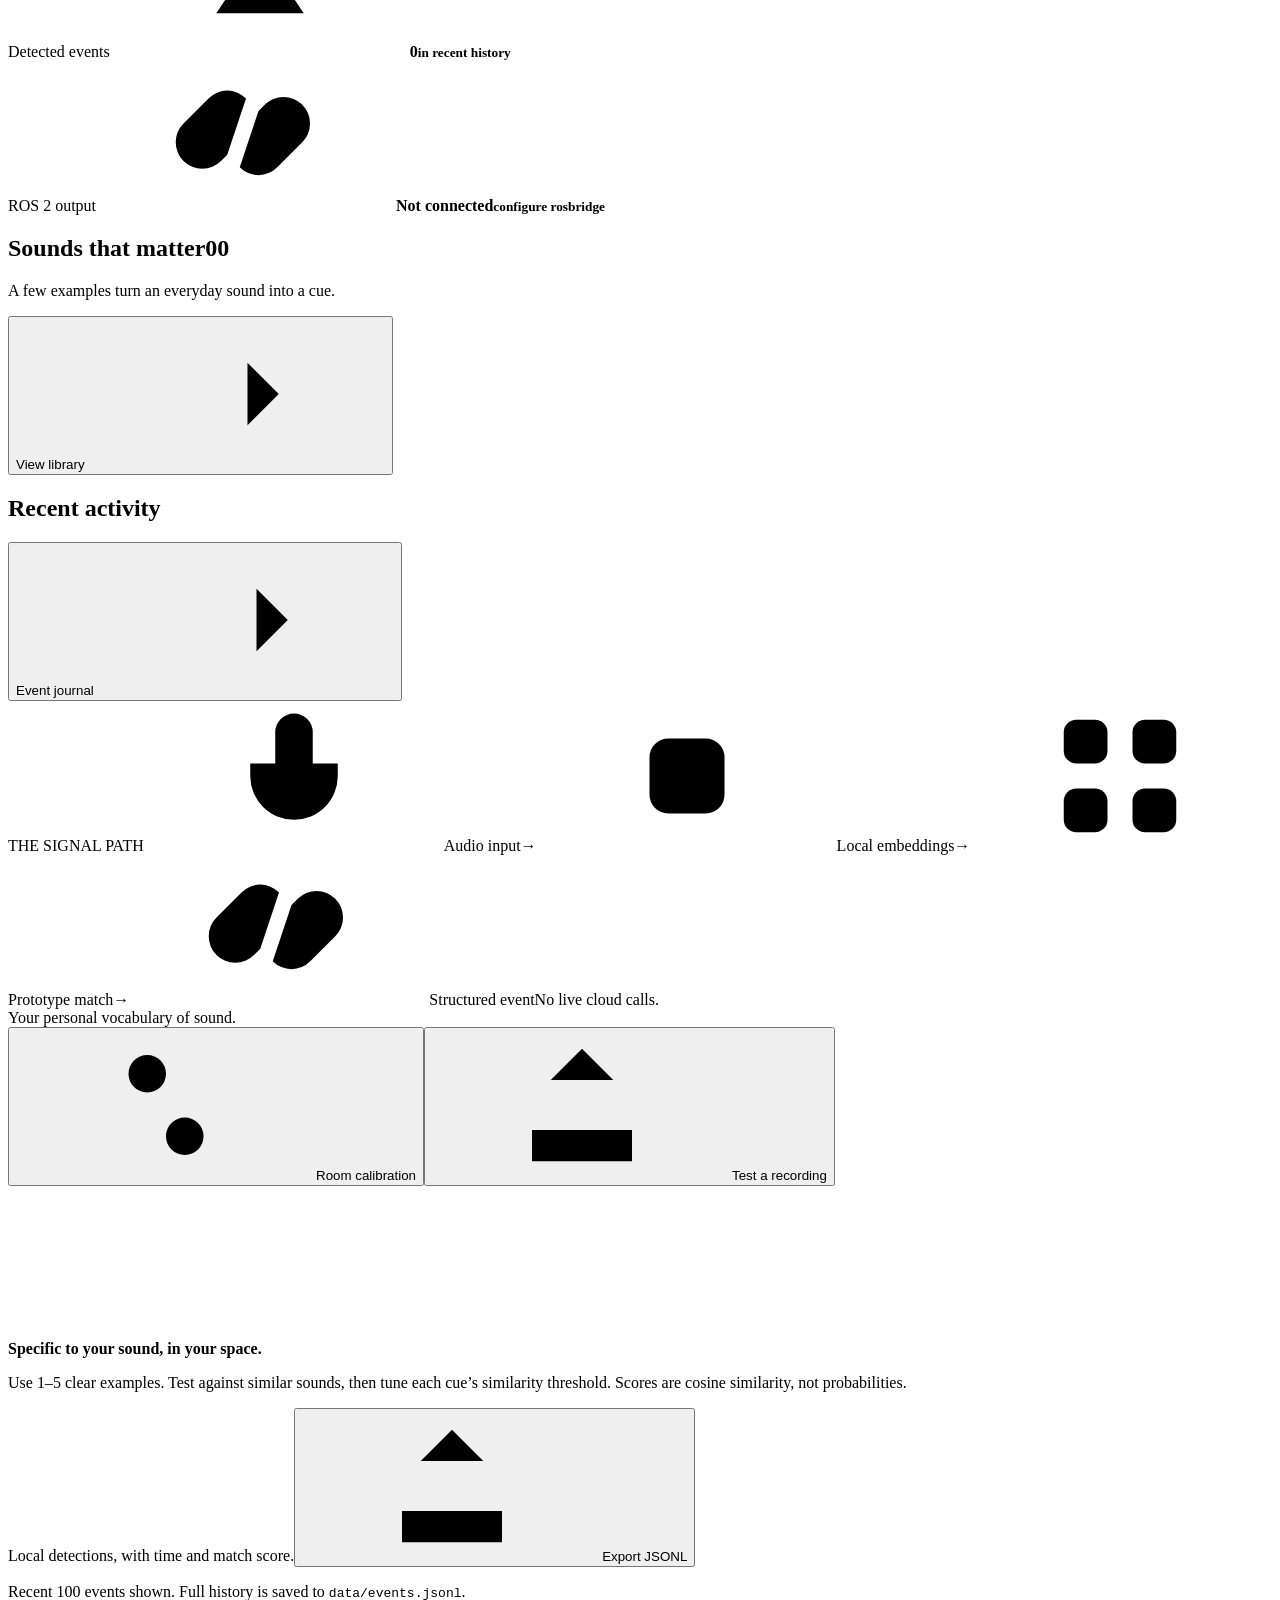
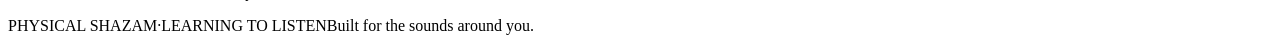
==== commit 9609d352: "feat(encoder): switch to CED-small with centred embeddings; re-embed saved cues on encoder change Co" ====
--- a/src/physical_shazam/static/index.html
+++ b/src/physical_shazam/static/index.html
@@ -82,6 +82,12 @@
           ></span
         ></a
       >
+      <div class="workspace">
+        <span class="workspace-icon">P</span>
+        <div>Personal workspace<small>LOCAL PROTOTYPE</small></div>
+        <span class="workspace-chevron">⌄</span>
+      </div>
+      <div class="nav-label">WORKSPACE</div>
       <nav aria-label="Main navigation">
         <button class="nav-item active" data-page="station">
           <svg><use href="#i-wave" /></svg>Listening station<span
@@ -110,6 +116,11 @@
             <p>Cloud intelligence, only<br />when you ask for it.</p>
           </div>
         </div>
+        <button class="station-id" id="about-button">
+          <span class="avatar">PS</span
+          ><span>Laptop station<small>Development workspace</small></span
+          ><span>↗</span>
+        </button>
       </div>
     </aside>
     <div class="app-shell">
@@ -120,7 +131,7 @@
         </div>
         <div class="topbar-right">
           <span class="local-badge"><i></i> Local inference</span
-          >
+          ><span class="version">PROTOTYPE / 01</span>
         </div>
       </header>
       <main>
@@ -139,11 +150,6 @@
         <div id="notice" class="notice hidden" role="status"></div>
 
         <section id="station-page" class="page-content">
-          <ol class="journey" aria-label="How it works">
-            <li id="step-teach"><span>1</span>Teach a sound<small>1–5 short examples</small></li>
-            <li id="step-listen"><span>2</span>Start listening<small>Audio stays on this machine</small></li>
-            <li id="step-detect"><span>3</span>See detections<small>Journal and ROS 2 events</small></li>
-          </ol>
           <div class="station-grid">
             <section class="panel monitor-panel">
               <div class="panel-heading">
@@ -151,63 +157,116 @@
                   <span class="overline">LIVE INPUT</span>
                   <h2>Your acoustic space</h2>
                 </div>
-                <span class="status-pill" id="listen-status"><i></i>Standby</span>
+                <span class="status-pill" id="listen-status"
+                  ><i></i>Standby</span
+                >
               </div>
               <div class="waveform-wrap">
                 <div class="waveform-grid"></div>
-                <canvas id="waveform" aria-label="Live microphone waveform"></canvas>
+                <canvas
+                  id="waveform"
+                  aria-label="Live microphone waveform"
+                ></canvas>
                 <div class="waveform-idle" id="waveform-idle">
-                  <span class="mic-orbit"><svg><use href="#i-mic" /></svg></span
-                  ><span>Your space has a story.<small>Start listening to hear what happens.</small></span>
+                  <span class="mic-orbit"
+                    ><svg><use href="#i-mic" /></svg></span
+                  ><span
+                    >Your space has a story.<small
+                      >Start listening to hear what happens.</small
+                    ></span
+                  >
                 </div>
                 <div class="waveform-label">
-                  <span>WAVEFORM / MONO</span><span id="input-level">— dBFS</span>
+                  <span>WAVEFORM / MONO</span
+                  ><span id="input-level">— dBFS</span>
                 </div>
               </div>
               <div class="monitor-footer">
                 <div class="source-label">
-                  <span class="source-icon"><svg><use href="#i-mic" /></svg></span>
-                  <span id="mic-name">System microphone<small>16 kHz processing · 480 ms hop</small></span>
+                  <span class="source-icon"
+                    ><svg><use href="#i-mic" /></svg
+                  ></span>
+                  <div id="mic-name">
+                    System microphone<small
+                      >16 kHz processing · 480 ms hop</small
+                    >
+                  </div>
                 </div>
                 <button class="button primary" id="listen-button">
                   <svg><use href="#i-play" /></svg><span>Start listening</span>
                 </button>
               </div>
             </section>
-            <section class="panel activity-panel">
+            <section class="panel engine-panel">
               <div class="panel-heading">
                 <div>
-                  <span class="overline">RECENT ACTIVITY</span>
-                  <h2>What it heard</h2>
-                </div>
-                <button class="text-button" data-open-page="journal">
-                  Journal<svg><use href="#i-arrow" /></svg>
-                </button>
-              </div>
-              <div id="recent-events" class="events-panel compact"></div>
+                  <span class="overline">BEHIND THE LISTENING</span>
+                  <h2>Two loops. One purpose.</h2>
+                </div>
+                <svg class="muted-icon"><use href="#i-chip" /></svg>
+              </div>
+              <div class="engine-item">
+                <div class="engine-icon mint">
+                  <svg><use href="#i-wave" /></svg>
+                </div>
+                <div>
+                  <div class="engine-title">
+                    The listener<span class="tag">LOCAL</span>
+                  </div>
+                  <p>CED-small + your sound prototypes</p>
+                  <span class="engine-state" id="model-state"
+                    ><i></i>Loading audio encoder…</span
+                  >
+                </div>
+              </div>
+              <div class="engine-divider">
+                <span></span>independent by design<span></span>
+              </div>
+              <div class="engine-item">
+                <div class="engine-icon lavender">
+                  <svg><use href="#i-cloud" /></svg>
+                </div>
+                <div>
+                  <div class="engine-title">
+                    The teacher<span class="tag">ON DEMAND</span>
+                  </div>
+                  <p>Gemini · enrollment guidance</p>
+                  <button class="inline-link" id="teacher-state">
+                    Set up your API key ↗
+                  </button>
+                </div>
+              </div>
+              <div class="engine-foot">
+                <i></i>Live microphone audio stays on this machine.
+              </div>
             </section>
           </div>
-          <section class="panel system-panel" aria-labelledby="system-title">
-            <div class="panel-heading">
-              <div>
-                <span class="overline">LIVE SYSTEM</span>
-                <h2 id="system-title">How your sound becomes an event</h2>
-              </div>
-              <div class="system-legend" aria-hidden="true">
-                <span class="legend active"><i></i>Active</span>
-                <span class="legend ready"><i></i>Ready</span>
-                <span class="legend warn"><i></i>Needs you</span>
-                <span class="legend off"><i></i>Off</span>
-              </div>
-            </div>
-            <div class="system-canvas">
-              <svg id="system-diagram" role="img" aria-label="Live system diagram"></svg>
-            </div>
-            <div class="system-stats" aria-live="polite">
-              <div><span>Inference</span><strong id="stat-latency">—</strong></div>
-              <div><span>Windows analysed</span><strong id="stat-frames">0</strong></div>
-              <div><span>Best match</span><strong id="stat-match">—</strong></div>
-              <div><span>ROS 2 delivered</span><strong id="stat-ros">—</strong></div>
+          <section class="metrics" aria-label="Station metrics">
+            <div class="metric">
+              <span
+                >Learned sounds<svg><use href="#i-grid" /></svg></span
+              ><strong id="metric-cues">0<small>in your library</small></strong>
+            </div>
+            <div class="metric">
+              <span
+                >Inference time<svg><use href="#i-chip" /></svg></span
+              ><strong id="metric-latency"
+                >—<small>waiting for audio</small></strong
+              >
+            </div>
+            <div class="metric">
+              <span
+                >Detected events<svg><use href="#i-bell" /></svg></span
+              ><strong id="metric-events"
+                >0<small>in recent history</small></strong
+              >
+            </div>
+            <div class="metric">
+              <span
+                >ROS 2 output<svg><use href="#i-link" /></svg></span
+              ><strong class="metric-text" id="metric-ros"
+                >Not connected<small>configure rosbridge</small></strong
+              >
             </div>
           </section>
           <div class="section-heading">
@@ -220,6 +279,30 @@
             </button>
           </div>
           <div id="station-cues" class="cue-grid"></div>
+          <div class="section-heading event-heading">
+            <div>
+              <h2>Recent activity<span class="live-dot"></span></h2>
+            </div>
+            <button class="text-button" data-open-page="journal">
+              Event journal<svg><use href="#i-arrow" /></svg>
+            </button>
+          </div>
+          <div id="recent-events" class="panel events-panel"></div>
+          <div class="signal-path">
+            <span class="signal-label">THE SIGNAL PATH</span
+            ><span
+              ><svg><use href="#i-mic" /></svg>Audio input</span
+            ><b>→</b
+            ><span
+              ><svg><use href="#i-chip" /></svg>Local embeddings</span
+            ><b>→</b
+            ><span
+              ><svg><use href="#i-grid" /></svg>Prototype match</span
+            ><b>→</b
+            ><span
+              ><svg><use href="#i-link" /></svg>Structured event</span
+            ><span class="signal-end">No live cloud calls.</span>
+          </div>
         </section>
 
         <section id="library-page" class="page-content hidden">
@@ -260,6 +343,12 @@
             <code>data/events.jsonl</code>.
           </p>
         </section>
+        <footer>
+          <span
+            >PHYSICAL SHAZAM<span class="footer-dot">·</span>LEARNING TO
+            LISTEN</span
+          ><span>Built for the sounds around you.</span>
+        </footer>
       </main>
     </div>
 
@@ -370,7 +459,7 @@
         </p>
         <pre>
 GEMINI_API_KEY=your-key-here
-GEMINI_MODEL=gemini-3.8-flash</pre
+GEMINI_MODEL=gemini-2.5-flash</pre
         >
         <small>Save the file, then reopen this panel. No restart needed.</small>
       </div>
@@ -430,7 +519,7 @@
           class="field-label"
           for="edit-threshold"
           >Similarity threshold
-          <output id="edit-threshold-output">0.82</output></label
+          <output id="edit-threshold-output">0.65</output></label
         ><input
           id="edit-threshold"
           type="range"
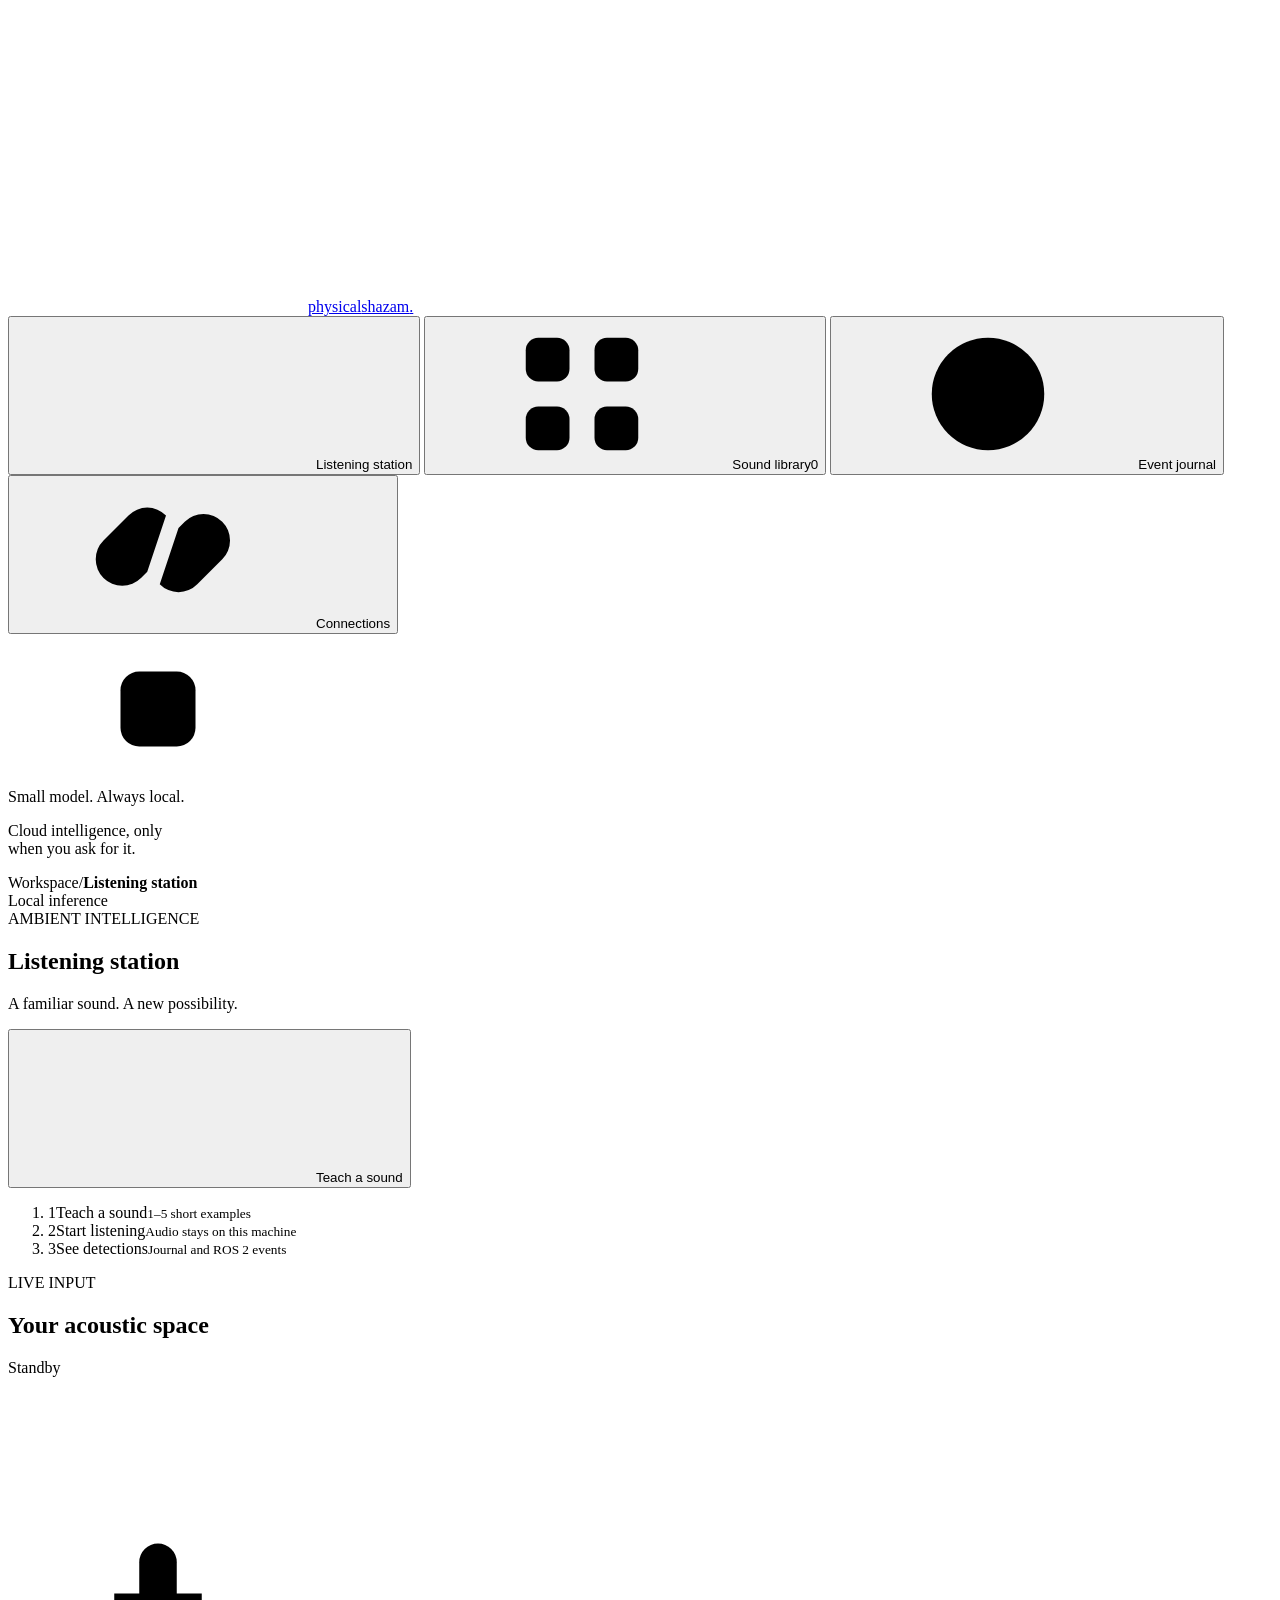
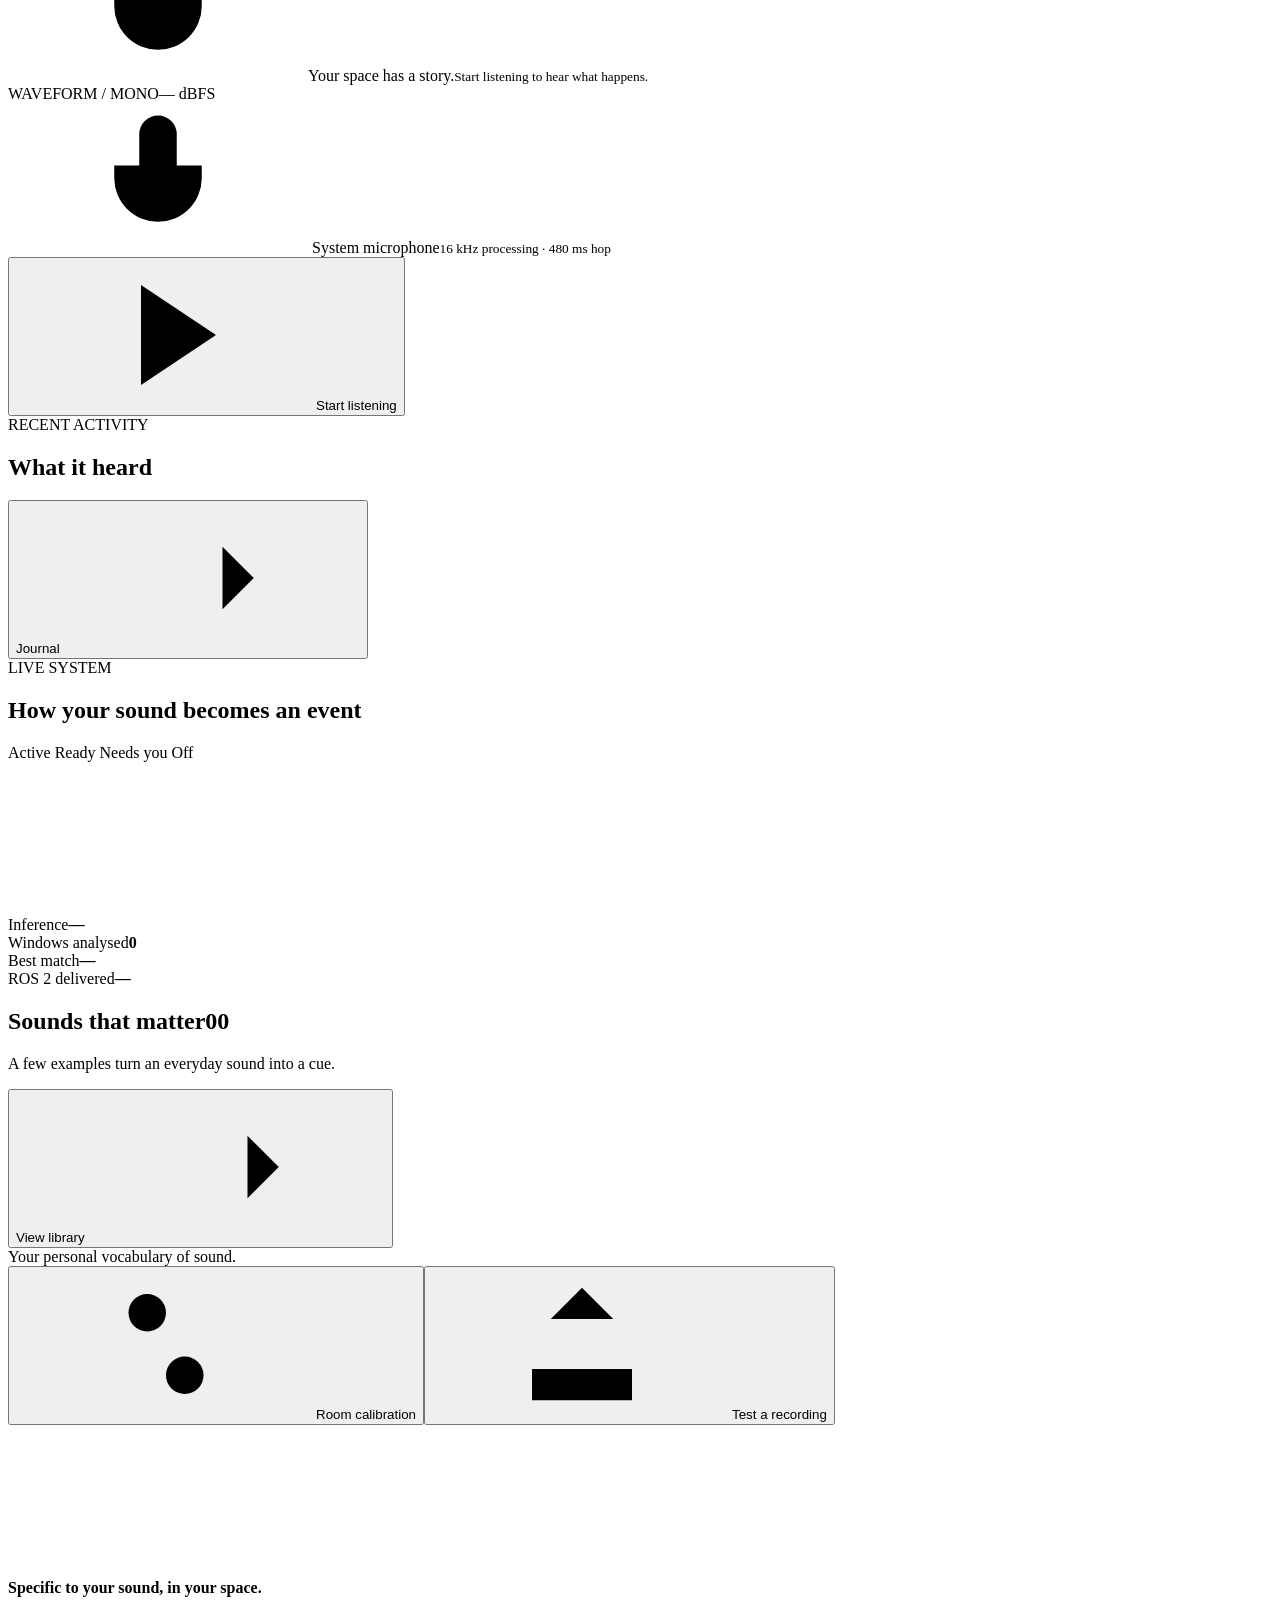
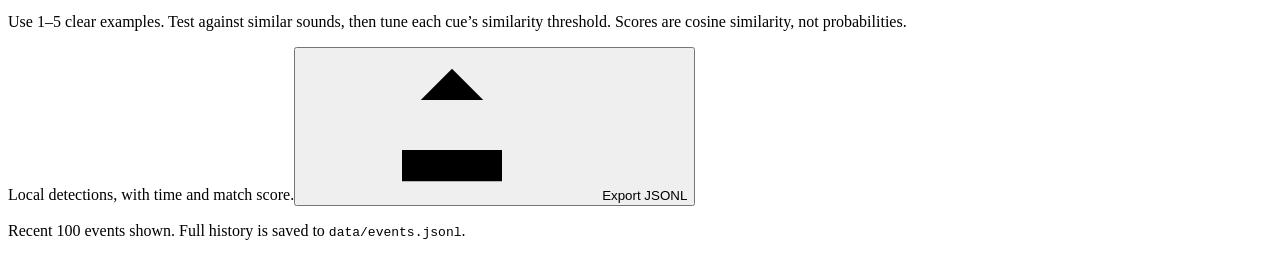
==== commit 809dad50: "Merge remote-tracking branch 'origin/main' into devin/1792248008-ui-system-diagram Co-Authored-By: D" ====
--- a/src/physical_shazam/static/index.html
+++ b/src/physical_shazam/static/index.html
@@ -82,12 +82,6 @@
           ></span
         ></a
       >
-      <div class="workspace">
-        <span class="workspace-icon">P</span>
-        <div>Personal workspace<small>LOCAL PROTOTYPE</small></div>
-        <span class="workspace-chevron">⌄</span>
-      </div>
-      <div class="nav-label">WORKSPACE</div>
       <nav aria-label="Main navigation">
         <button class="nav-item active" data-page="station">
           <svg><use href="#i-wave" /></svg>Listening station<span
@@ -116,11 +110,6 @@
             <p>Cloud intelligence, only<br />when you ask for it.</p>
           </div>
         </div>
-        <button class="station-id" id="about-button">
-          <span class="avatar">PS</span
-          ><span>Laptop station<small>Development workspace</small></span
-          ><span>↗</span>
-        </button>
       </div>
     </aside>
     <div class="app-shell">
@@ -131,7 +120,7 @@
         </div>
         <div class="topbar-right">
           <span class="local-badge"><i></i> Local inference</span
-          ><span class="version">PROTOTYPE / 01</span>
+          >
         </div>
       </header>
       <main>
@@ -150,6 +139,11 @@
         <div id="notice" class="notice hidden" role="status"></div>
 
         <section id="station-page" class="page-content">
+          <ol class="journey" aria-label="How it works">
+            <li id="step-teach"><span>1</span>Teach a sound<small>1–5 short examples</small></li>
+            <li id="step-listen"><span>2</span>Start listening<small>Audio stays on this machine</small></li>
+            <li id="step-detect"><span>3</span>See detections<small>Journal and ROS 2 events</small></li>
+          </ol>
           <div class="station-grid">
             <section class="panel monitor-panel">
               <div class="panel-heading">
@@ -157,116 +151,63 @@
                   <span class="overline">LIVE INPUT</span>
                   <h2>Your acoustic space</h2>
                 </div>
-                <span class="status-pill" id="listen-status"
-                  ><i></i>Standby</span
-                >
+                <span class="status-pill" id="listen-status"><i></i>Standby</span>
               </div>
               <div class="waveform-wrap">
                 <div class="waveform-grid"></div>
-                <canvas
-                  id="waveform"
-                  aria-label="Live microphone waveform"
-                ></canvas>
+                <canvas id="waveform" aria-label="Live microphone waveform"></canvas>
                 <div class="waveform-idle" id="waveform-idle">
-                  <span class="mic-orbit"
-                    ><svg><use href="#i-mic" /></svg></span
-                  ><span
-                    >Your space has a story.<small
-                      >Start listening to hear what happens.</small
-                    ></span
-                  >
+                  <span class="mic-orbit"><svg><use href="#i-mic" /></svg></span
+                  ><span>Your space has a story.<small>Start listening to hear what happens.</small></span>
                 </div>
                 <div class="waveform-label">
-                  <span>WAVEFORM / MONO</span
-                  ><span id="input-level">— dBFS</span>
+                  <span>WAVEFORM / MONO</span><span id="input-level">— dBFS</span>
                 </div>
               </div>
               <div class="monitor-footer">
                 <div class="source-label">
-                  <span class="source-icon"
-                    ><svg><use href="#i-mic" /></svg
-                  ></span>
-                  <div id="mic-name">
-                    System microphone<small
-                      >16 kHz processing · 480 ms hop</small
-                    >
-                  </div>
+                  <span class="source-icon"><svg><use href="#i-mic" /></svg></span>
+                  <span id="mic-name">System microphone<small>16 kHz processing · 480 ms hop</small></span>
                 </div>
                 <button class="button primary" id="listen-button">
                   <svg><use href="#i-play" /></svg><span>Start listening</span>
                 </button>
               </div>
             </section>
-            <section class="panel engine-panel">
+            <section class="panel activity-panel">
               <div class="panel-heading">
                 <div>
-                  <span class="overline">BEHIND THE LISTENING</span>
-                  <h2>Two loops. One purpose.</h2>
+                  <span class="overline">RECENT ACTIVITY</span>
+                  <h2>What it heard</h2>
                 </div>
-                <svg class="muted-icon"><use href="#i-chip" /></svg>
+                <button class="text-button" data-open-page="journal">
+                  Journal<svg><use href="#i-arrow" /></svg>
+                </button>
               </div>
-              <div class="engine-item">
-                <div class="engine-icon mint">
-                  <svg><use href="#i-wave" /></svg>
-                </div>
-                <div>
-                  <div class="engine-title">
-                    The listener<span class="tag">LOCAL</span>
-                  </div>
-                  <p>CED-small + your sound prototypes</p>
-                  <span class="engine-state" id="model-state"
-                    ><i></i>Loading audio encoder…</span
-                  >
-                </div>
+              <div id="recent-events" class="events-panel compact"></div>
+            </section>
+          </div>
+          <section class="panel system-panel" aria-labelledby="system-title">
+            <div class="panel-heading">
+              <div>
+                <span class="overline">LIVE SYSTEM</span>
+                <h2 id="system-title">How your sound becomes an event</h2>
               </div>
-              <div class="engine-divider">
-                <span></span>independent by design<span></span>
+              <div class="system-legend" aria-hidden="true">
+                <span class="legend active"><i></i>Active</span>
+                <span class="legend ready"><i></i>Ready</span>
+                <span class="legend warn"><i></i>Needs you</span>
+                <span class="legend off"><i></i>Off</span>
               </div>
-              <div class="engine-item">
-                <div class="engine-icon lavender">
-                  <svg><use href="#i-cloud" /></svg>
-                </div>
-                <div>
-                  <div class="engine-title">
-                    The teacher<span class="tag">ON DEMAND</span>
-                  </div>
-                  <p>Gemini · enrollment guidance</p>
-                  <button class="inline-link" id="teacher-state">
-                    Set up your API key ↗
-                  </button>
-                </div>
-              </div>
-              <div class="engine-foot">
-                <i></i>Live microphone audio stays on this machine.
-              </div>
-            </section>
-          </div>
-          <section class="metrics" aria-label="Station metrics">
-            <div class="metric">
-              <span
-                >Learned sounds<svg><use href="#i-grid" /></svg></span
-              ><strong id="metric-cues">0<small>in your library</small></strong>
-            </div>
-            <div class="metric">
-              <span
-                >Inference time<svg><use href="#i-chip" /></svg></span
-              ><strong id="metric-latency"
-                >—<small>waiting for audio</small></strong
-              >
-            </div>
-            <div class="metric">
-              <span
-                >Detected events<svg><use href="#i-bell" /></svg></span
-              ><strong id="metric-events"
-                >0<small>in recent history</small></strong
-              >
-            </div>
-            <div class="metric">
-              <span
-                >ROS 2 output<svg><use href="#i-link" /></svg></span
-              ><strong class="metric-text" id="metric-ros"
-                >Not connected<small>configure rosbridge</small></strong
-              >
+            </div>
+            <div class="system-canvas">
+              <svg id="system-diagram" role="img" aria-label="Live system diagram"></svg>
+            </div>
+            <div class="system-stats" aria-live="polite">
+              <div><span>Inference</span><strong id="stat-latency">—</strong></div>
+              <div><span>Windows analysed</span><strong id="stat-frames">0</strong></div>
+              <div><span>Best match</span><strong id="stat-match">—</strong></div>
+              <div><span>ROS 2 delivered</span><strong id="stat-ros">—</strong></div>
             </div>
           </section>
           <div class="section-heading">
@@ -279,30 +220,6 @@
             </button>
           </div>
           <div id="station-cues" class="cue-grid"></div>
-          <div class="section-heading event-heading">
-            <div>
-              <h2>Recent activity<span class="live-dot"></span></h2>
-            </div>
-            <button class="text-button" data-open-page="journal">
-              Event journal<svg><use href="#i-arrow" /></svg>
-            </button>
-          </div>
-          <div id="recent-events" class="panel events-panel"></div>
-          <div class="signal-path">
-            <span class="signal-label">THE SIGNAL PATH</span
-            ><span
-              ><svg><use href="#i-mic" /></svg>Audio input</span
-            ><b>→</b
-            ><span
-              ><svg><use href="#i-chip" /></svg>Local embeddings</span
-            ><b>→</b
-            ><span
-              ><svg><use href="#i-grid" /></svg>Prototype match</span
-            ><b>→</b
-            ><span
-              ><svg><use href="#i-link" /></svg>Structured event</span
-            ><span class="signal-end">No live cloud calls.</span>
-          </div>
         </section>
 
         <section id="library-page" class="page-content hidden">
@@ -343,12 +260,6 @@
             <code>data/events.jsonl</code>.
           </p>
         </section>
-        <footer>
-          <span
-            >PHYSICAL SHAZAM<span class="footer-dot">·</span>LEARNING TO
-            LISTEN</span
-          ><span>Built for the sounds around you.</span>
-        </footer>
       </main>
     </div>
 
@@ -459,7 +370,7 @@
         </p>
         <pre>
 GEMINI_API_KEY=your-key-here
-GEMINI_MODEL=gemini-2.5-flash</pre
+GEMINI_MODEL=gemini-3.8-flash</pre
         >
         <small>Save the file, then reopen this panel. No restart needed.</small>
       </div>
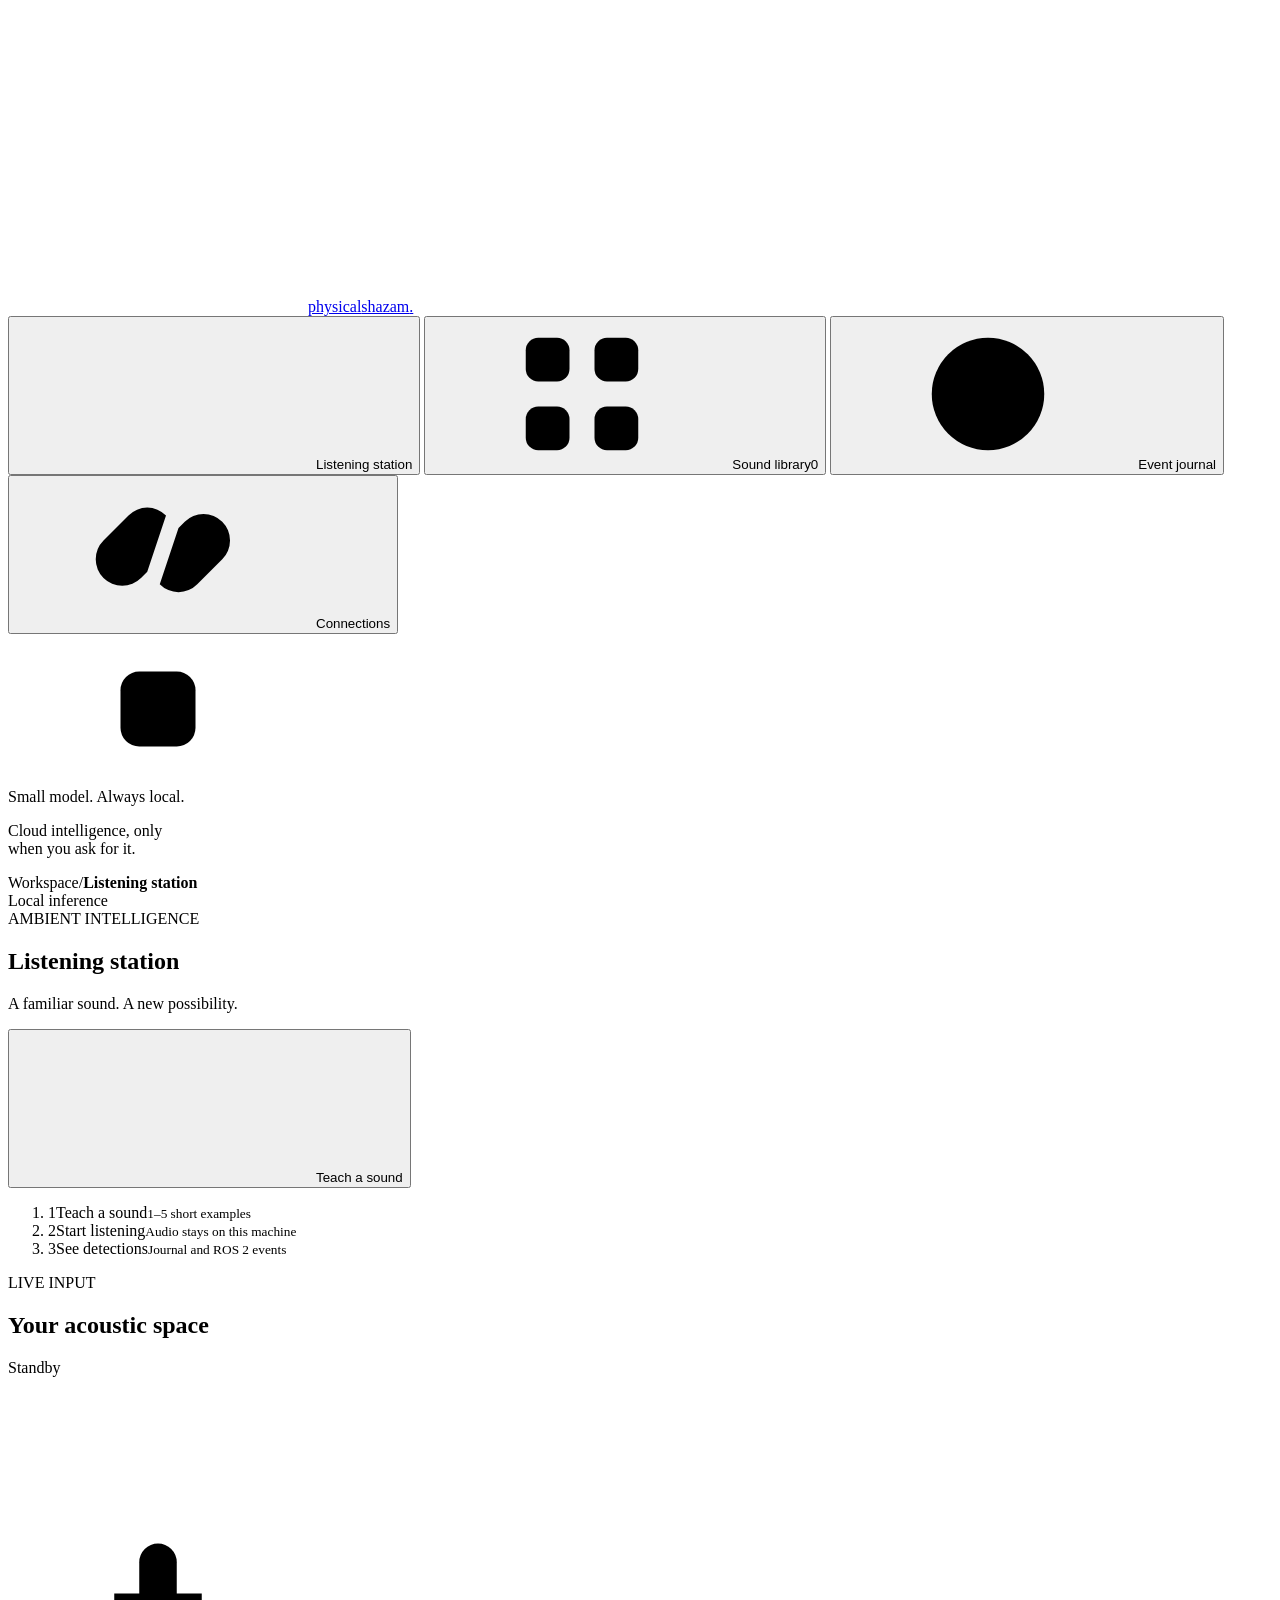
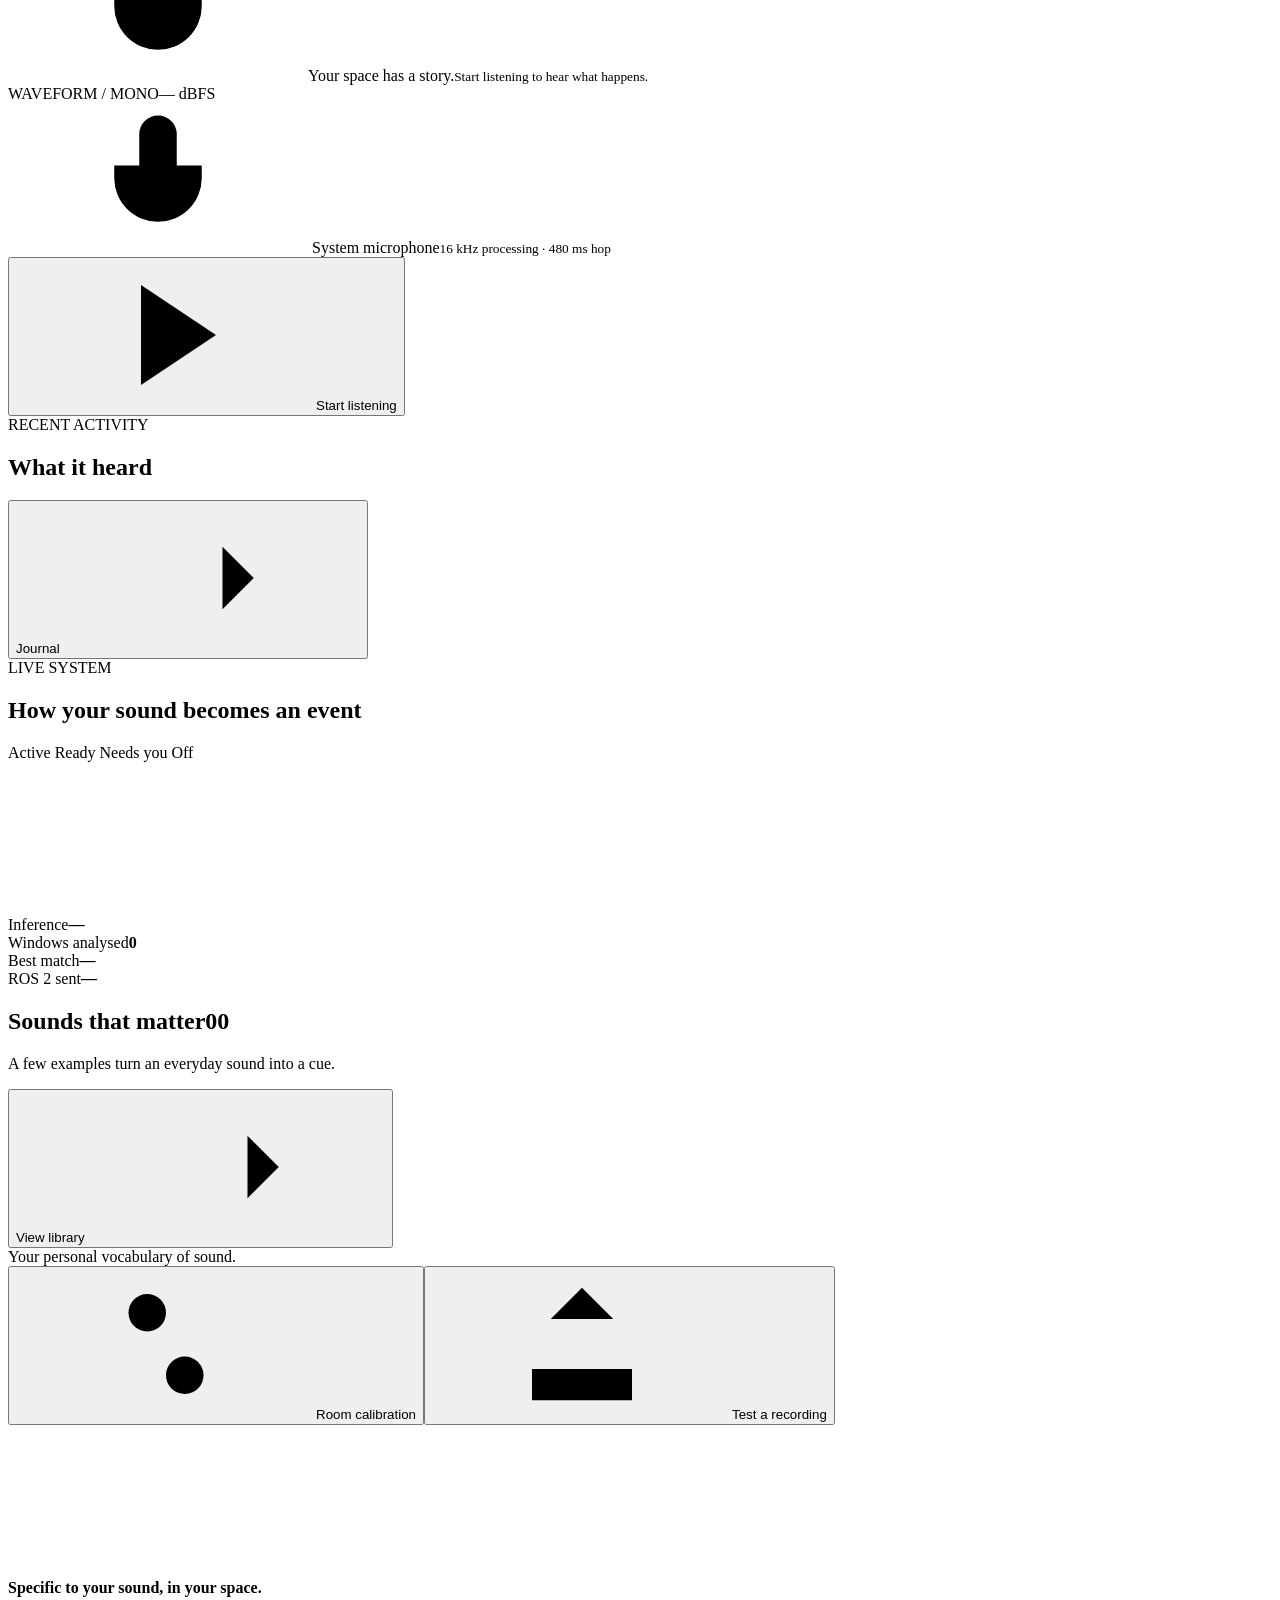
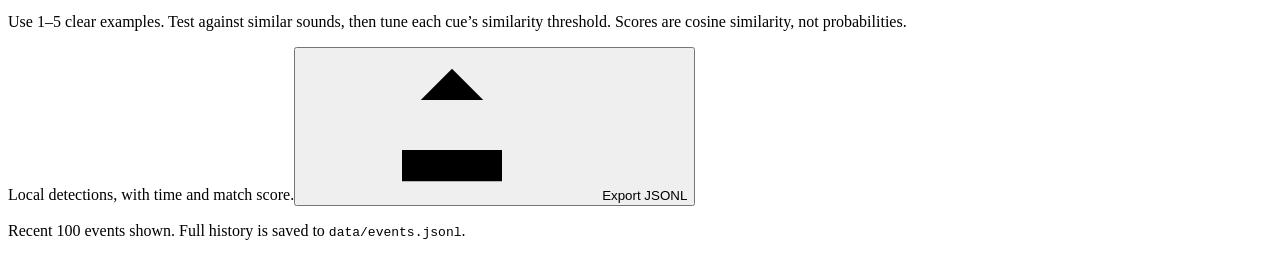
==== commit ea315b30: "Fix dashboard test integration and preserve Gemini model overrides" ====
--- a/src/physical_shazam/static/index.html
+++ b/src/physical_shazam/static/index.html
@@ -207,7 +207,7 @@
               <div><span>Inference</span><strong id="stat-latency">—</strong></div>
               <div><span>Windows analysed</span><strong id="stat-frames">0</strong></div>
               <div><span>Best match</span><strong id="stat-match">—</strong></div>
-              <div><span>ROS 2 delivered</span><strong id="stat-ros">—</strong></div>
+              <div><span>ROS 2 sent</span><strong id="stat-ros">—</strong></div>
             </div>
           </section>
           <div class="section-heading">
